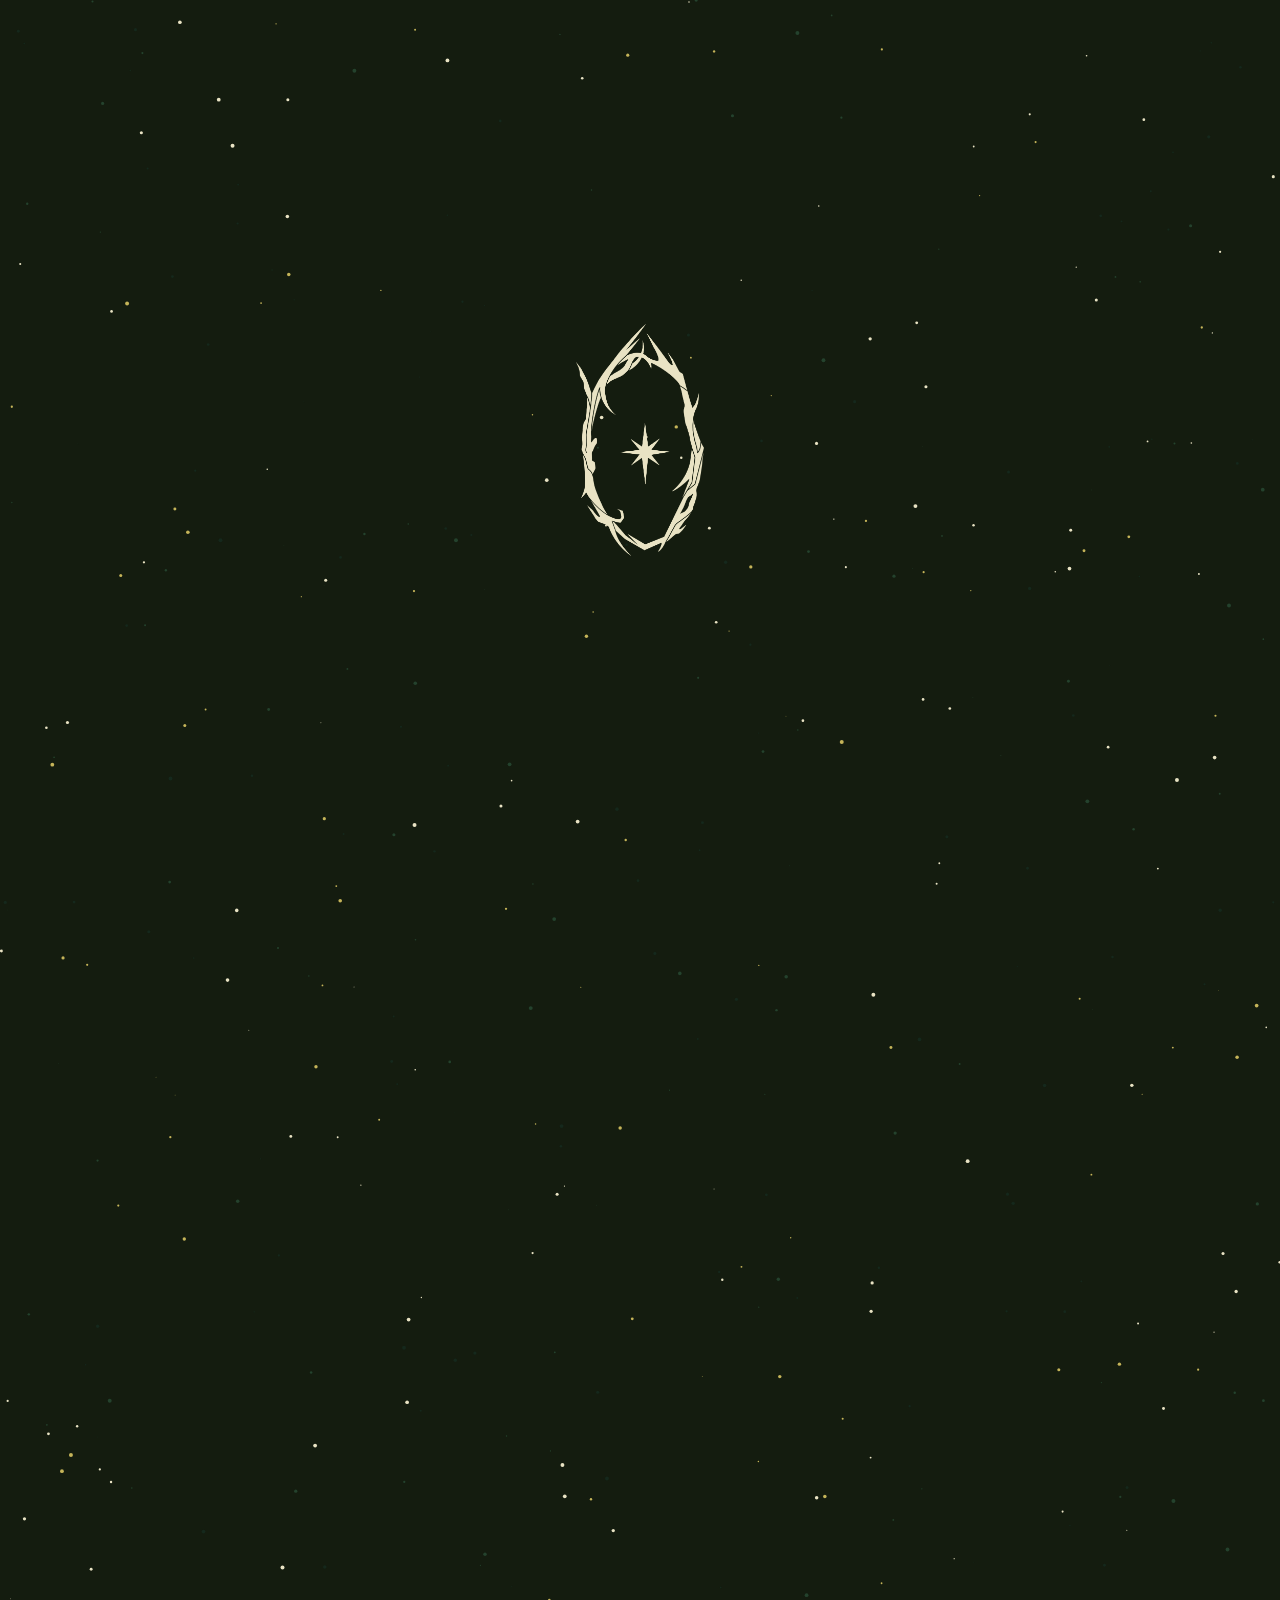
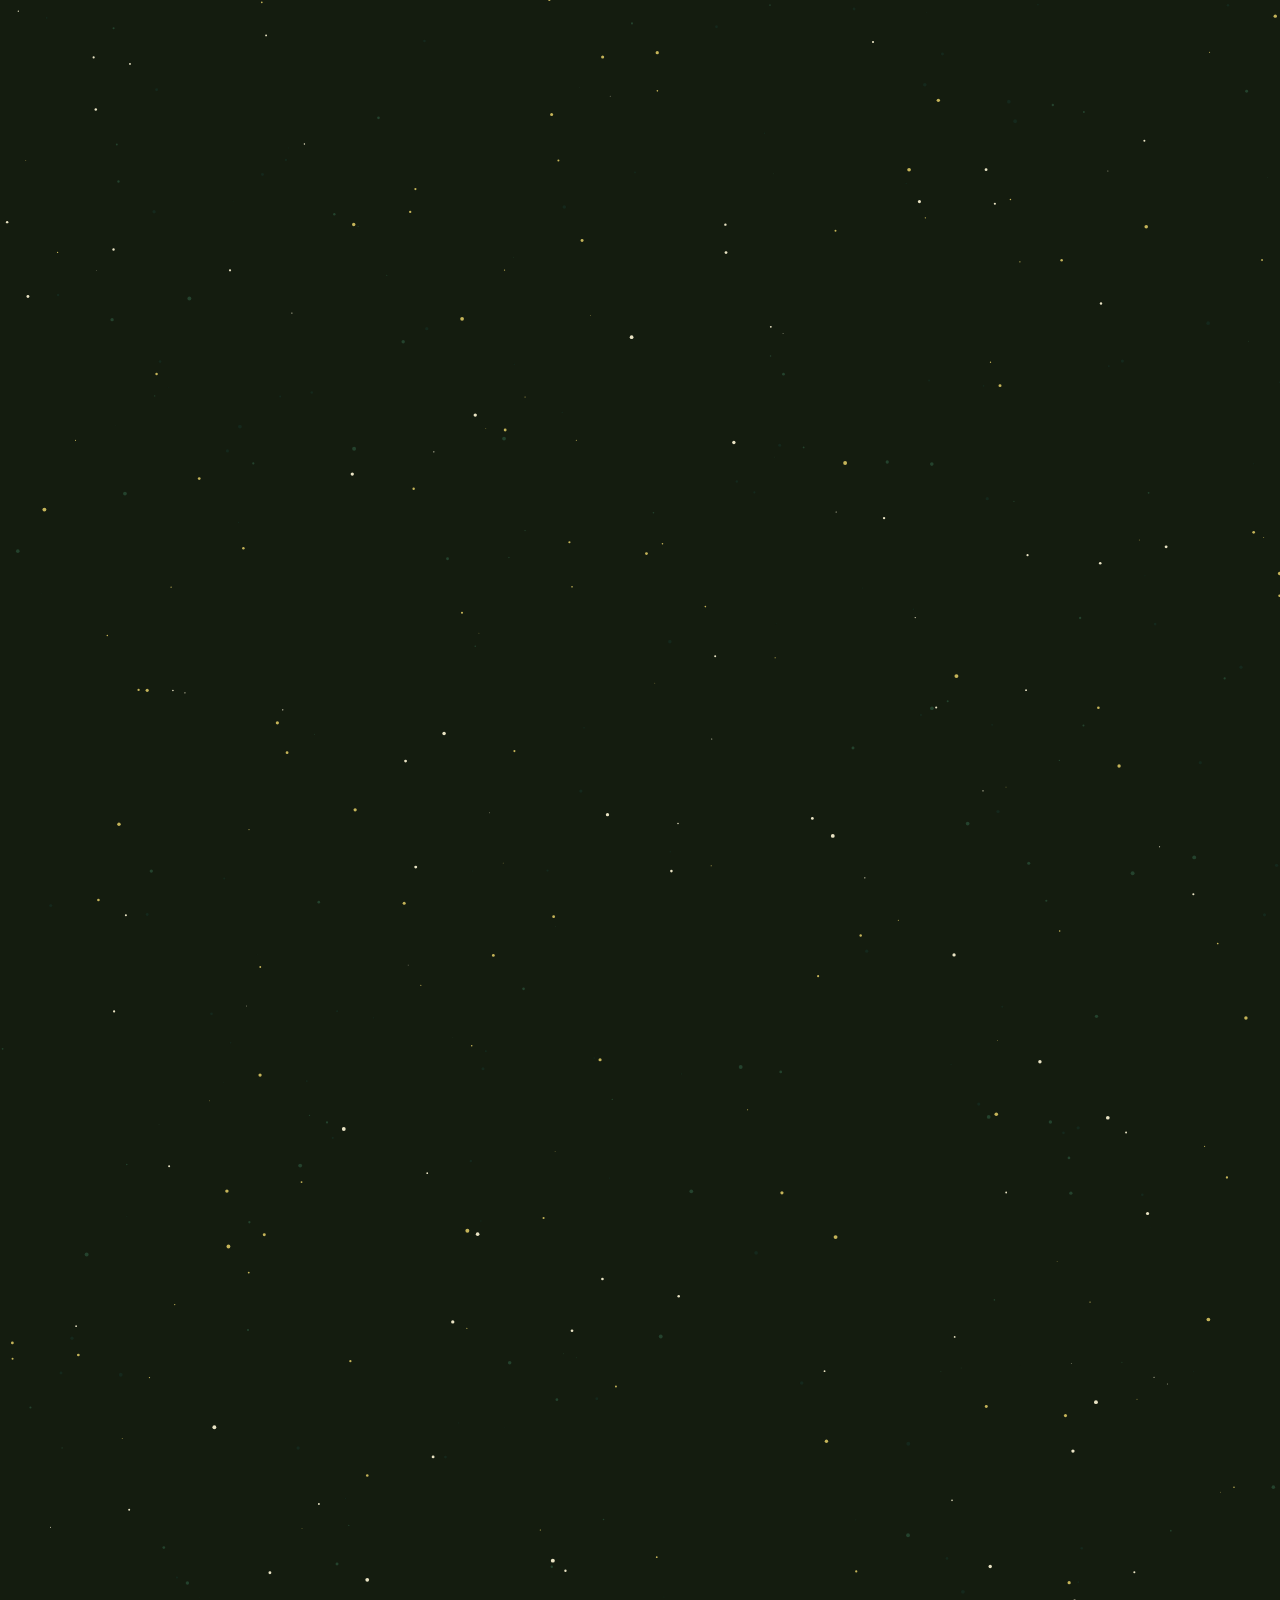
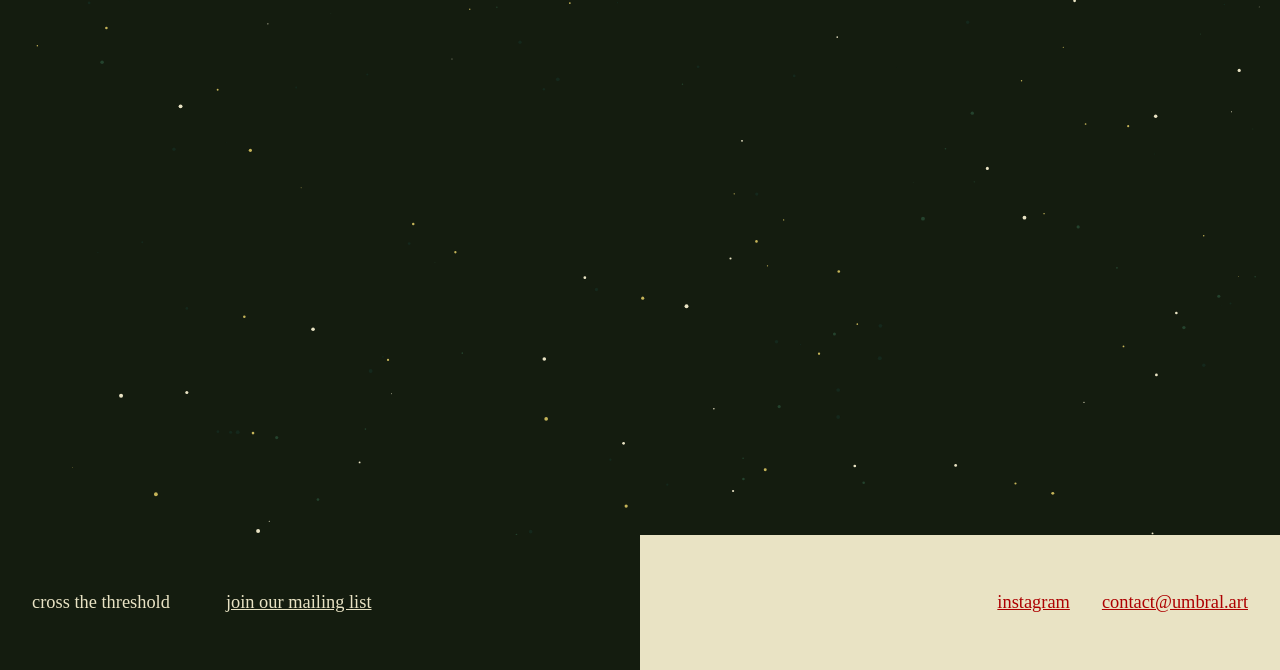
==== index.html @ 58c67a17 "small contact update" ====
<!doctype html>
<html lang="en">
  <head>
    <meta charset="UTF-8" />
    <meta name="viewport" content="width=device-width, initial-scale=1.0" />
    <meta name="description" content="Cross the threshold." />
    <meta name="robots" content="index, follow" />
    <link rel="canonical" href="https://umbral.art/" />
    <title>UMBRAL</title>
    <link rel="icon" href="assets/favicon/favicon-32x32.png" />
    <link rel="apple-touch-icon" href="assets/favicon/apple-touch-icon.png" />
    <link rel="manifest" href="assets/favicon/site.webmanifest" />
    <meta name="theme-color" content="#141c0f" />
    <meta property="og:type" content="website" />
    <meta property="og:url" content="https://umbral.art/" />
    <meta property="og:site_name" content="UMBRAL" />
    <meta property="og:title" content="UMBRAL" />
    <meta property="og:description" content="Cross the threshold." />
    <meta
      property="og:image"
      content="https://umbral.art/assets/background/green-less.jpg"
    />
    <meta name="twitter:card" content="summary_large_image" />
    <meta name="twitter:title" content="UMBRAL" />
    <meta name="twitter:description" content="Cross the threshold." />
    <meta
      name="twitter:image"
      content="https://umbral.art/assets/background/green-less.jpg"
    />
    <script type="application/ld+json">
      {
        "@context": "https://schema.org",
        "@type": "Organization",
        "name": "UMBRAL",
        "url": "https://umbral.art/",
        "description": "UMBRAL is a point of transition: a gathering place for immersive events, art, and the unknown.",
        "sameAs": ["https://www.instagram.com/umbral.ams/"]
      }
    </script>
    <link rel="stylesheet" href="css/style.css" />
  </head>
  <body>
    <main>
      <canvas class="stars" aria-hidden="true"></canvas>
      <section class="hero" id="home">
        <div class="hero-content">
          <h1 class="visually-hidden">UMBRAL</h1>
          <button class="logo" aria-label="Reveal Umbral navigation">
            <img
              src="assets/logo/umbral-logo-white-cornerless-less.png"
              alt="UMBRAL"
            />
          </button>
          <!-- <nav aria-label="Main navigation">
            <a href="#about">about</a><a href="#events">events</a
            ><a href="#community">community</a><a href="#contact">contact</a>
          </nav> -->
        </div>
        <span id="reveal-cursor" aria-hidden="true">reveal</span>
      </section>

      <section class="about" id="about">
        <div>
          <p>
            Across cultures and time, the deep forest is a sacred threshold,
            whispering to the collective unconscious. It stands as a living
            portal into the vast, unknown wilderness of the human psyche,
            calling out to the adventurer in every soul.
          </p>
          <img class="ornament" src="assets/background/ornament-2.png" alt="" />
        </div>
      </section>

      <section class="film" aria-label="Umbral film">
        <video
          class="film-video is-active"
          autoplay
          muted
          playsinline
          preload="auto"
        >
          <source
            src="assets/video/full001_compressed-27.mp4"
            type="video/mp4"
          />
        </video>
        <video
          class="film-video"
          muted
          playsinline
          preload="auto"
          aria-hidden="true"
        >
          <source
            src="assets/video/full001_compressed-27.mp4"
            type="video/mp4"
          />
        </video>
        <div class="film-events" id="events">
          <p>next event</p>
          <p>UMBRAL <span class="event-x">x</span> TILLATEC</p>
          <p>september 13th</p>
        </div>
      </section>

      <section class="community-contact">
        <div class="community" id="community">
          <p>cross the threshold</p>
          <a
            class="mailing"
            href="mailto:umbral@umbral.com?subject=Mailing%20list"
            >join our mailing list</a
          >
        </div>
        <div class="contact" id="contact">
          <a
            href="https://www.instagram.com/umbral.ams/"
            target="_blank"
            rel="noreferrer"
            >instagram</a
          >
          <p>
            <a href="mailto:contact@umbral.art">contact@umbral.art</a>
          </p>
        </div>
      </section>
    </main>
    <script src="js/main.js"></script>
  </body>
</html>
---- css/style.css ----
@import url("https://fonts.googleapis.com/css2?family=Castoro+Titling&display=swap");

:root {
  font-family: "Baskerville Old Face", Baskerville, serif;
  color: #e9e3c4;
  background: #141c0f;
}
* {
  box-sizing: border-box;
}
html {
  scroll-behavior: smooth;
}
body {
  margin: 0;
  background: #141c0f;
}
a {
  color: inherit;
}
main {
  position: relative;
  height: 430vh;
}
section {
  position: fixed;
  inset: 0;
  min-height: 100vh;
  opacity: 0;
  pointer-events: none;
}
section.is-visible {
  pointer-events: auto;
}
.hero {
  position: fixed;
  z-index: 1;
  overflow: hidden;
  opacity: 1;
}
.stars {
  position: absolute;
  top: 0;
  left: 0;
  width: 100%;
  pointer-events: none;
}
.hero-content {
  position: absolute;
  inset: 0;
  z-index: 1;
  display: grid;
  /* grid-template-rows: auto 1fr auto; */
  place-items: center;
  padding: 1rem 1rem;
  text-align: center;
  transform: translateY(-10px);
}
p {
  margin: 0;
  font-weight: normal;
}
.visually-hidden {
  position: absolute;
  width: 1px;
  height: 1px;
  padding: 0;
  margin: -1px;
  overflow: hidden;
  clip: rect(0, 0, 0, 0);
  white-space: nowrap;
  border: 0;
}
/*
h1 {
  opacity: 0;
  pointer-events: none;
  transform: translateY(12px);
  transition: 0.7s;
}
.hero nav {
  opacity: 0;
  pointer-events: none;
  transform: translateY(12px);
  transition: 1.5s;
}
h1 {
  font-family: "Castoro Titling", serif;
  font-size: clamp(3rem, 4vw, 7rem);
  letter-spacing: 1.5em;
  text-indent: 1.5em;
}
*/
.logo {
  align-self: center;
  border: 0;
  padding: 0;
  background: none;
  cursor: none;
}
.logo img {
  display: block;
  width: min(10vw, 390px);
}
/*
.hero nav {
  display: flex;
  gap: 15vw;
  font-size: clamp(1.25rem, 1.5vw, 1.35rem);
  color: #ad0000;
}
.hero nav a {
  text-decoration: none;
  letter-spacing: 2px;
}
.hero.revealed h1,
.hero.revealed nav {
  opacity: 1;
  pointer-events: auto;
  transform: none;
}
*/
#reveal-cursor {
  display: none;
  position: fixed;
  top: 0;
  left: 0;
  z-index: 2;
  color: #ad0000;
  pointer-events: none;
  font-size: 1.25rem;
}
.about {
  position: fixed;
  z-index: 1;
  overflow: hidden;
  display: grid;
  place-items: center;
  padding: 2rem;
  background: transparent;
  color: #000;
}
.about > div {
  position: relative;
  z-index: 1;
  max-width: 1000px;
  padding: clamp(1.5rem, 5vw, 4rem);
  text-align: center;
}
.about p {
  line-height: 1.85rem;
  font-size: clamp(1.25rem, 1.5vw, 1.3rem);
  color: #e9e3c4;
}
.about p.red {
  color: #ad0000;
}
.ornament {
  width: clamp(10rem, 14vw, 12rem);
  margin: 2rem auto;
}
.film {
  display: grid;
  position: fixed;
  height: 100vh;
  height: 100svh;
  isolation: isolate;
  overflow: hidden;
}
.film-video {
  display: block;
  grid-area: 1 / 1;
  width: 100%;
  height: 100%;
  object-fit: cover;
  object-position: center;
  /* filter: blur(1.5px); */
  mix-blend-mode: plus-lighter;
  transition: opacity 4s linear;
}
.film-video:not(.is-active) {
  opacity: 0;
}
.film-events {
  position: absolute;
  inset: 0;
  z-index: 1;
  display: grid;
  grid-template-rows: repeat(3, 1fr);
  justify-items: center;
  padding: 2rem;
  color: #e9e3c4;
  text-align: center;
  opacity: 0;
  transition: opacity 0.3s ease;
}
.film-events.is-visible {
  opacity: 1;
}
.film-events p:first-child {
  align-self: start;
  font-size: clamp(1.35rem, 1.8vw, 1.45rem);
}
.film-events p:nth-child(2) {
  align-self: center;
  font-family: "Castoro Titling", serif;
  text-shadow: 0 2px 12px #000;
  font-size: clamp(1.5rem, 2vw, 2rem);
}
.event-x {
  font-family: "Baskerville Old Face", Baskerville, serif;
}
.film-events p:last-child {
  align-self: end;
  font-size: clamp(1.35rem, 1.8vw, 1.45rem);
}
.community-contact {
  position: absolute;
  inset: auto 0 0;
  z-index: 2;
  display: grid;
  grid-template-columns: repeat(2, 1fr);
  min-height: 15vh;
  min-height: 15svh;
  opacity: 1;
  pointer-events: auto;
}
.community {
  display: grid;
  grid-template-columns: repeat(2, max-content);
  align-content: center;
  justify-content: start;
  align-items: center;
  gap: 2rem;
  padding: 2rem;
  background: #141c0f;
  color: #e9e3c4;
  text-align: center;
  font-size: 1.15rem;
  transition:
    background-color 0.4s,
    color 0.4s;
}
.community-contact:hover .community {
  background: #e9e3c4;
  color: #141c0f;
}
.mailing {
  justify-self: center;
  padding: 0.5rem 1.5rem;
}
.contact {
  display: grid;
  grid-template-columns: repeat(2, max-content);
  align-content: center;
  justify-content: end;
  align-items: center;
  gap: 2rem;
  padding: 2rem;
  background: #e9e3c4;
  color: #ad0000;
  text-align: center;
  font-size: 1.15rem;
  transition:
    background-color 0.4s,
    color 0.4s;
}
.community-contact:hover .contact {
  background: #141c0f;
  color: #ad0000;
}
@media (max-width: 500px) {
  .logo {
    cursor: pointer;
  }
  .logo img {
    width: min(38vw, 220px);
  }
  #reveal-cursor {
    display: none !important;
  }
  .hero-content {
    padding: 3rem 1rem;
  }
  /*
  .hero h1 {
    font-size: 2rem;
    letter-spacing: 0.5em;
    text-indent: 0.5em;
  }
  .logo img {
    width: min(30vw, 220px);
  }
  .hero nav {
    display: grid;
    grid-template-columns: repeat(2, max-content);
    gap: 3rem 4rem;
    justify-content: center;
  }
  */
  .community-contact {
    grid-template-columns: 1fr;
    grid-template-rows: repeat(2, 1fr);
    min-height: 40vh;
    min-height: 40svh;
  }
  .community,
  .contact {
    grid-template-columns: 1fr;
    place-content: center;
  }
  .contact p {
    overflow-wrap: anywhere;
  }
}
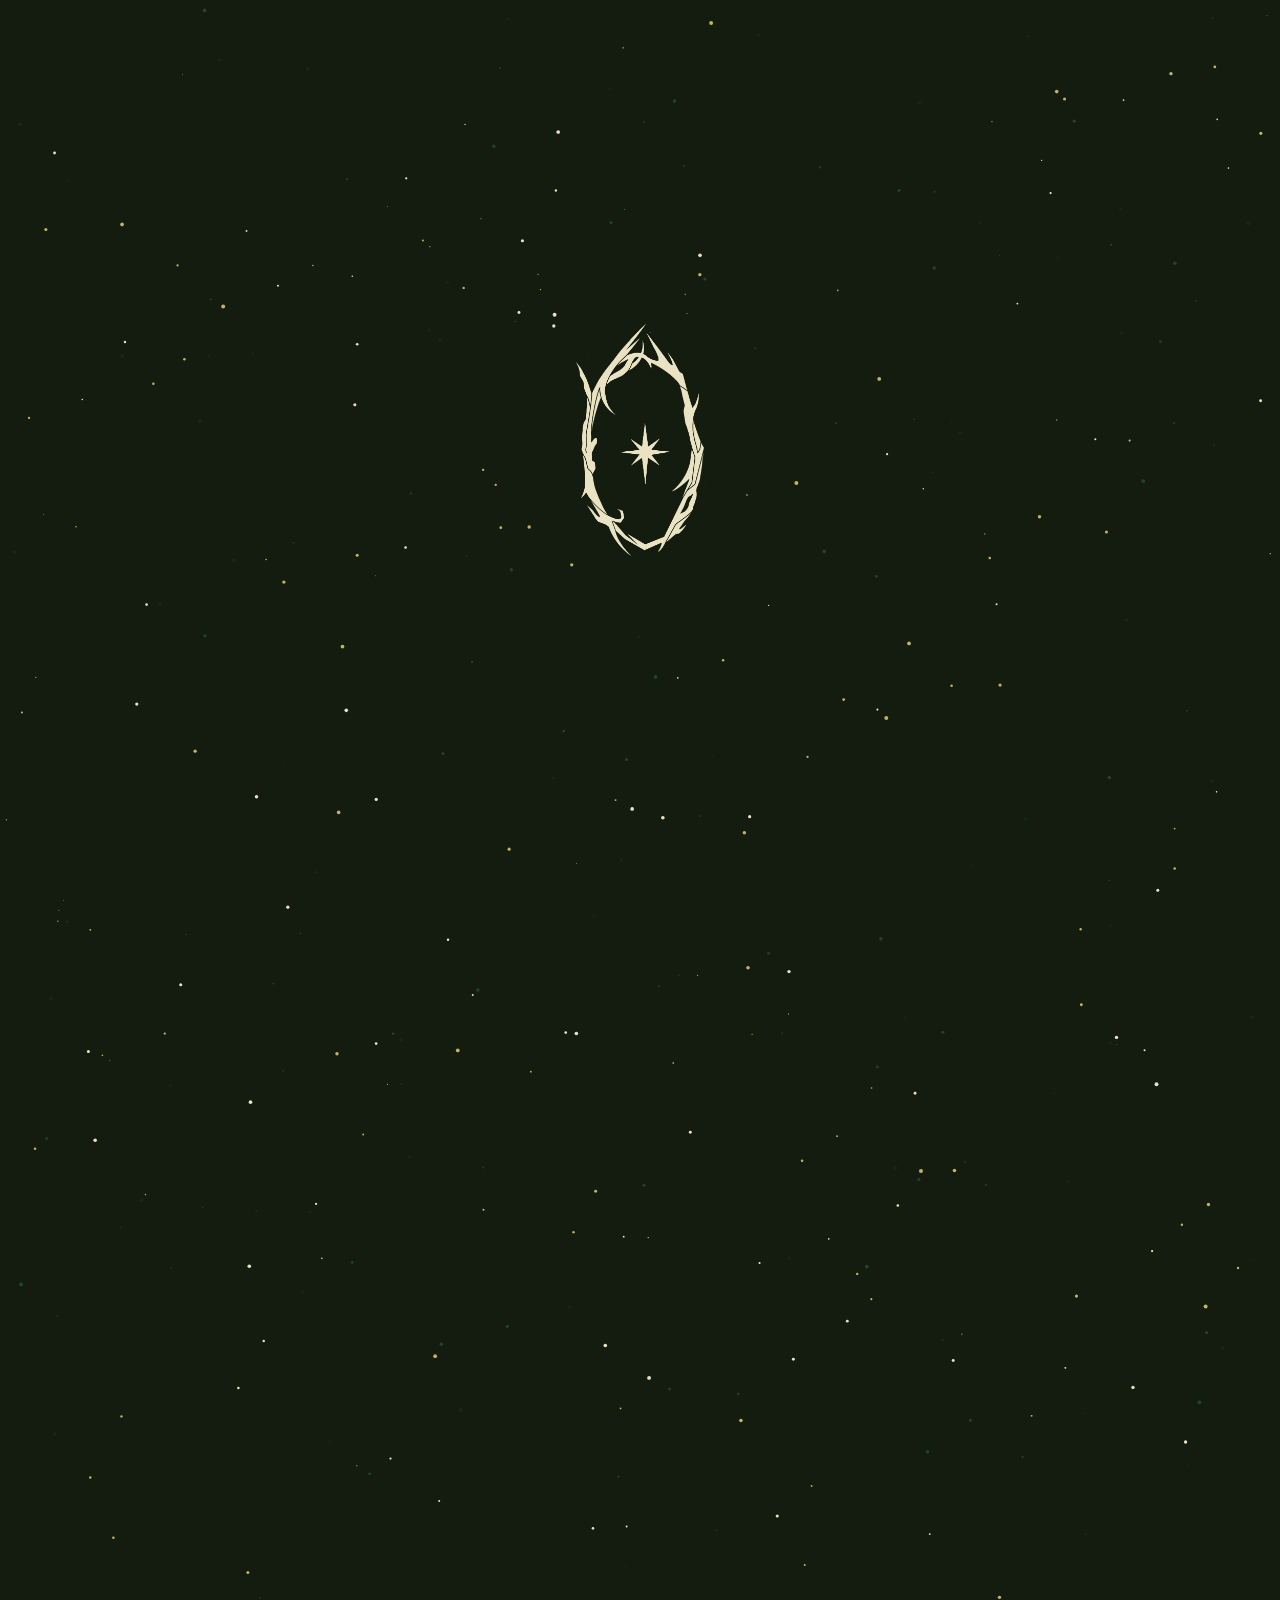
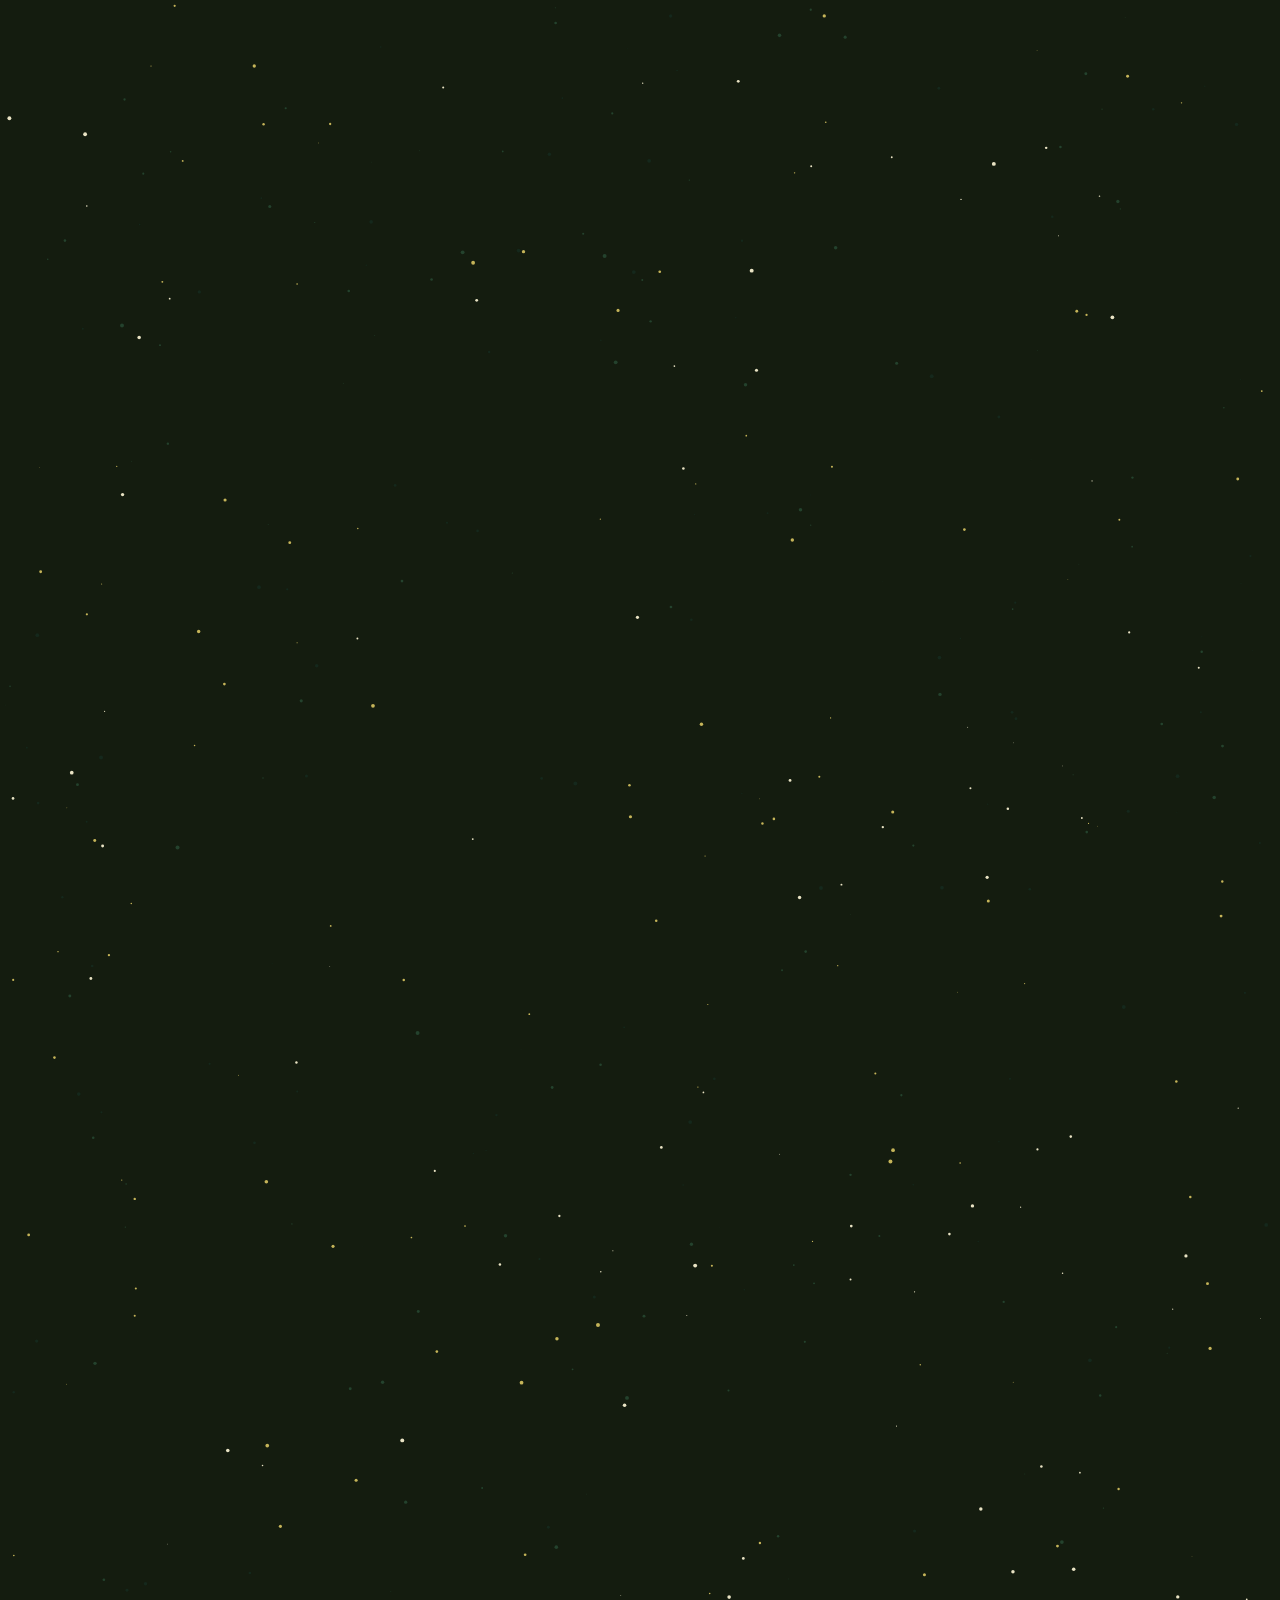
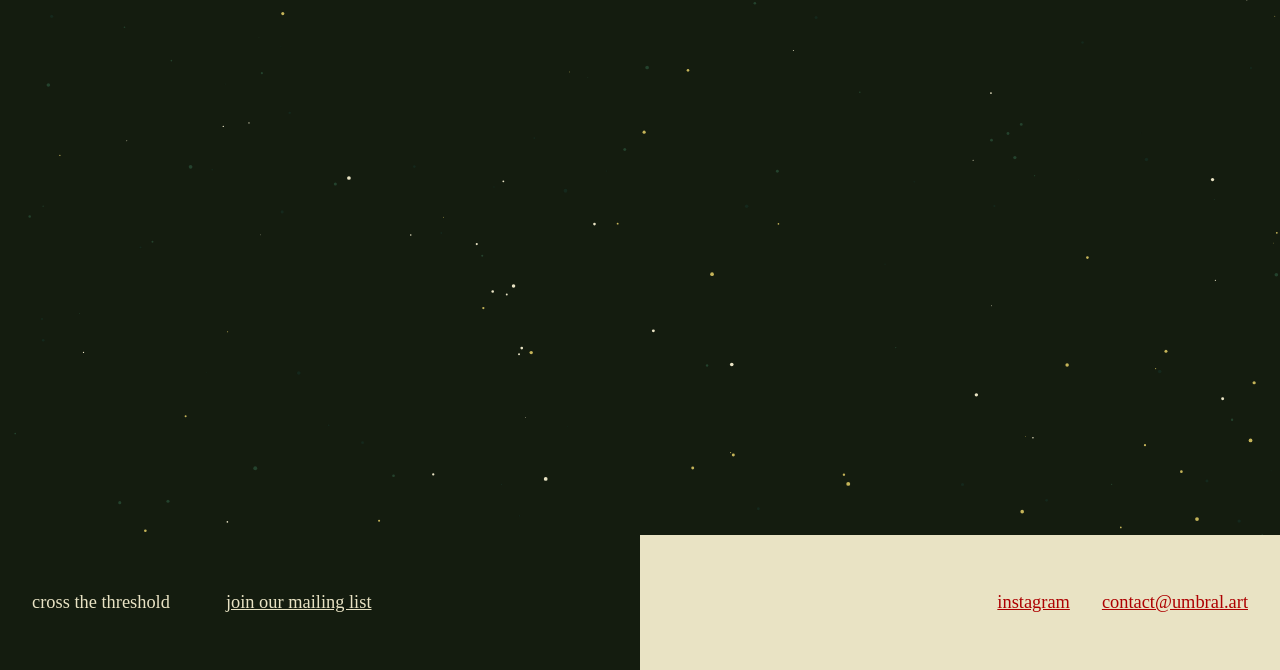
==== commit 889aee38: "add mailing list" ====
--- a/index.html
+++ b/index.html
@@ -106,11 +106,7 @@
       <section class="community-contact">
         <div class="community" id="community">
           <p>cross the threshold</p>
-          <a
-            class="mailing"
-            href="mailto:umbral@umbral.com?subject=Mailing%20list"
-            >join our mailing list</a
-          >
+          <button class="mailing" type="button">join our mailing list</button>
         </div>
         <div class="contact" id="contact">
           <a
@@ -125,6 +121,19 @@
         </div>
       </section>
     </main>
+    <dialog class="mailing-dialog" aria-labelledby="mailing-dialog-title">
+      <div class="mailing-dialog-header">
+        <p id="mailing-dialog-title">join our mailing list</p>
+        <button
+          class="mailing-dialog-close"
+          type="button"
+          aria-label="Close mailing list form"
+        >
+          &times;
+        </button>
+      </div>
+      <div class="mailing-embed"></div>
+    </dialog>
     <script src="js/main.js"></script>
   </body>
 </html>
--- a/css/style.css
+++ b/css/style.css
@@ -247,7 +247,46 @@
 }
 .mailing {
   justify-self: center;
+  border: 0;
   padding: 0.5rem 1.5rem;
+  background: transparent;
+  color: inherit;
+  font: inherit;
+  text-decoration: underline;
+  cursor: pointer;
+}
+.mailing-dialog {
+  width: min(420px, calc(100% - 2rem));
+  border: 0;
+  padding: 1.5rem;
+  background: #e9e3c4;
+  color: #141c0f;
+}
+.mailing-dialog::backdrop {
+  background: rgb(0 0 0 / 70%);
+}
+.mailing-dialog-header {
+  display: flex;
+  align-items: center;
+  justify-content: space-between;
+  gap: 1rem;
+  margin-bottom: 1rem;
+  font-size: 1.15rem;
+}
+.mailing-dialog-close {
+  width: 2rem;
+  height: 2rem;
+  border: 0;
+  padding: 0;
+  background: transparent;
+  color: inherit;
+  font: inherit;
+  font-size: 1.75rem;
+  line-height: 1;
+  cursor: pointer;
+}
+.mailing-embed {
+  max-width: 100%;
 }
 .contact {
   display: grid;
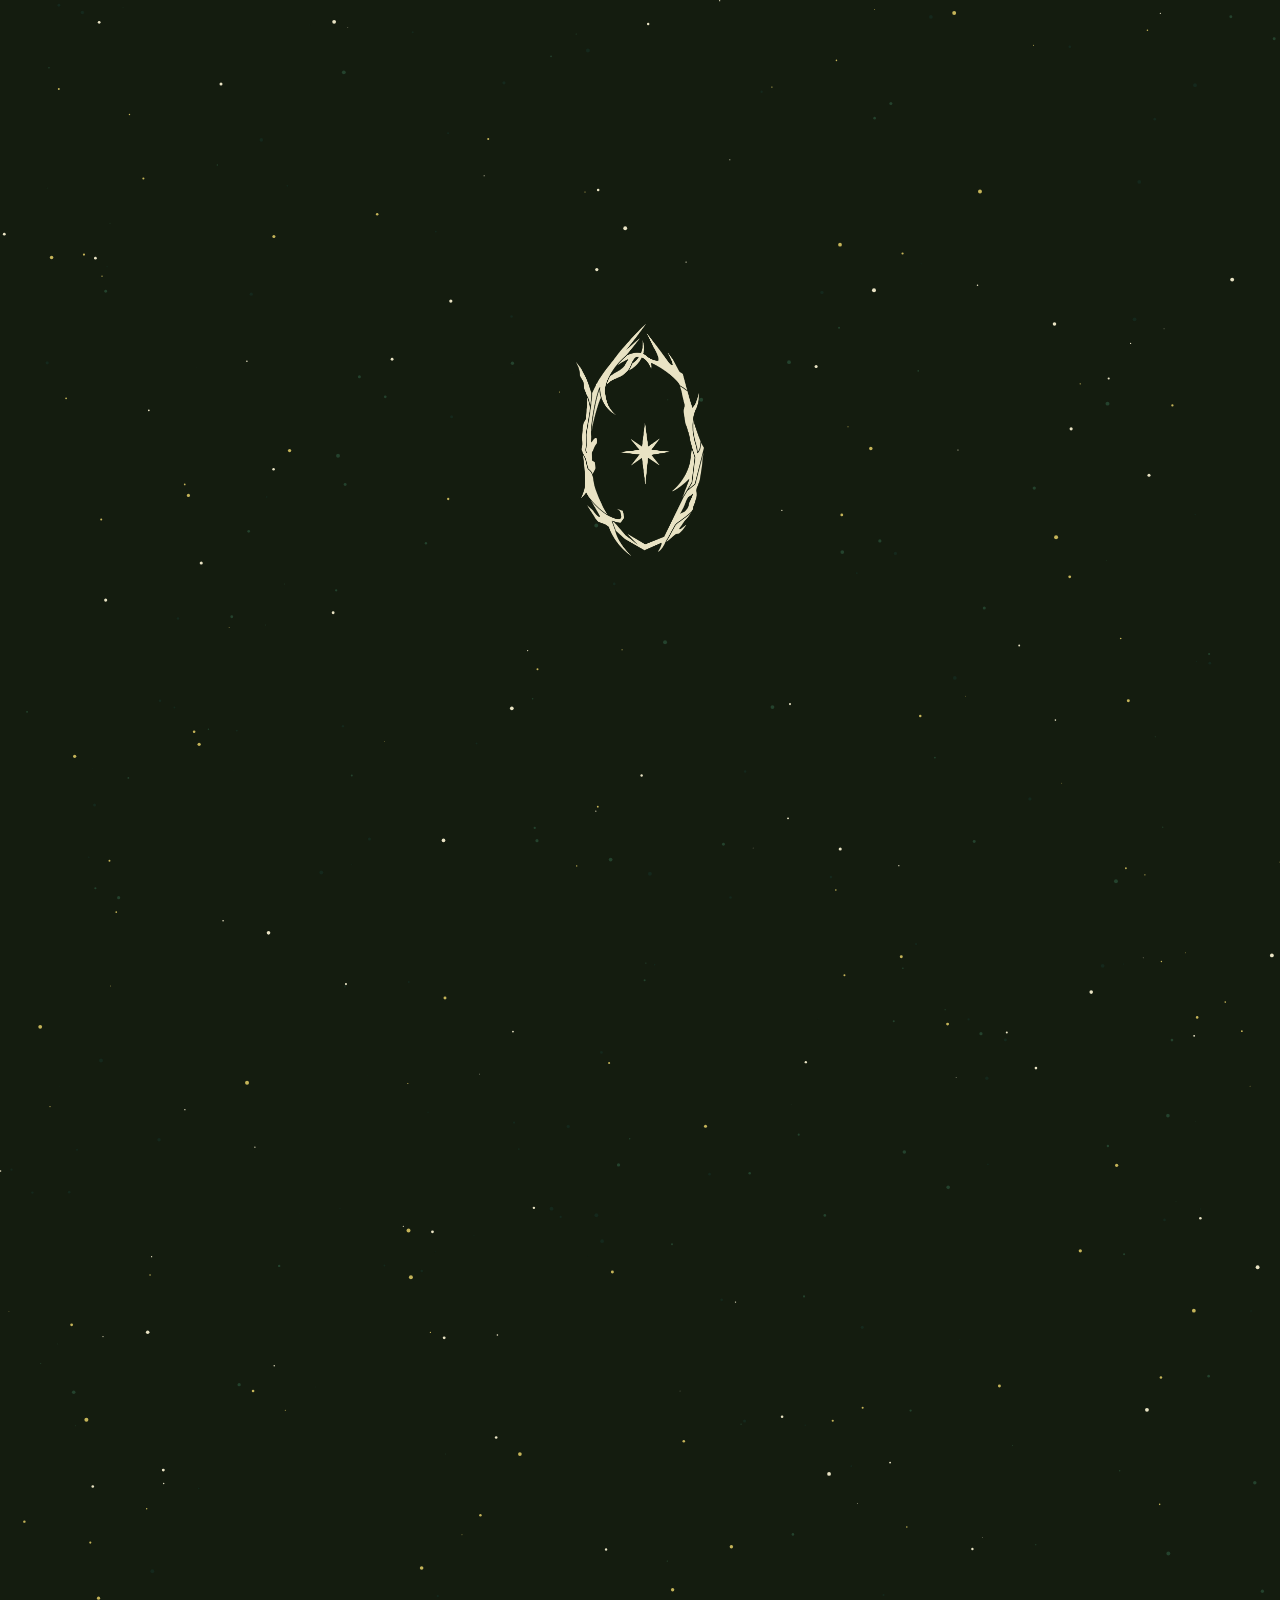
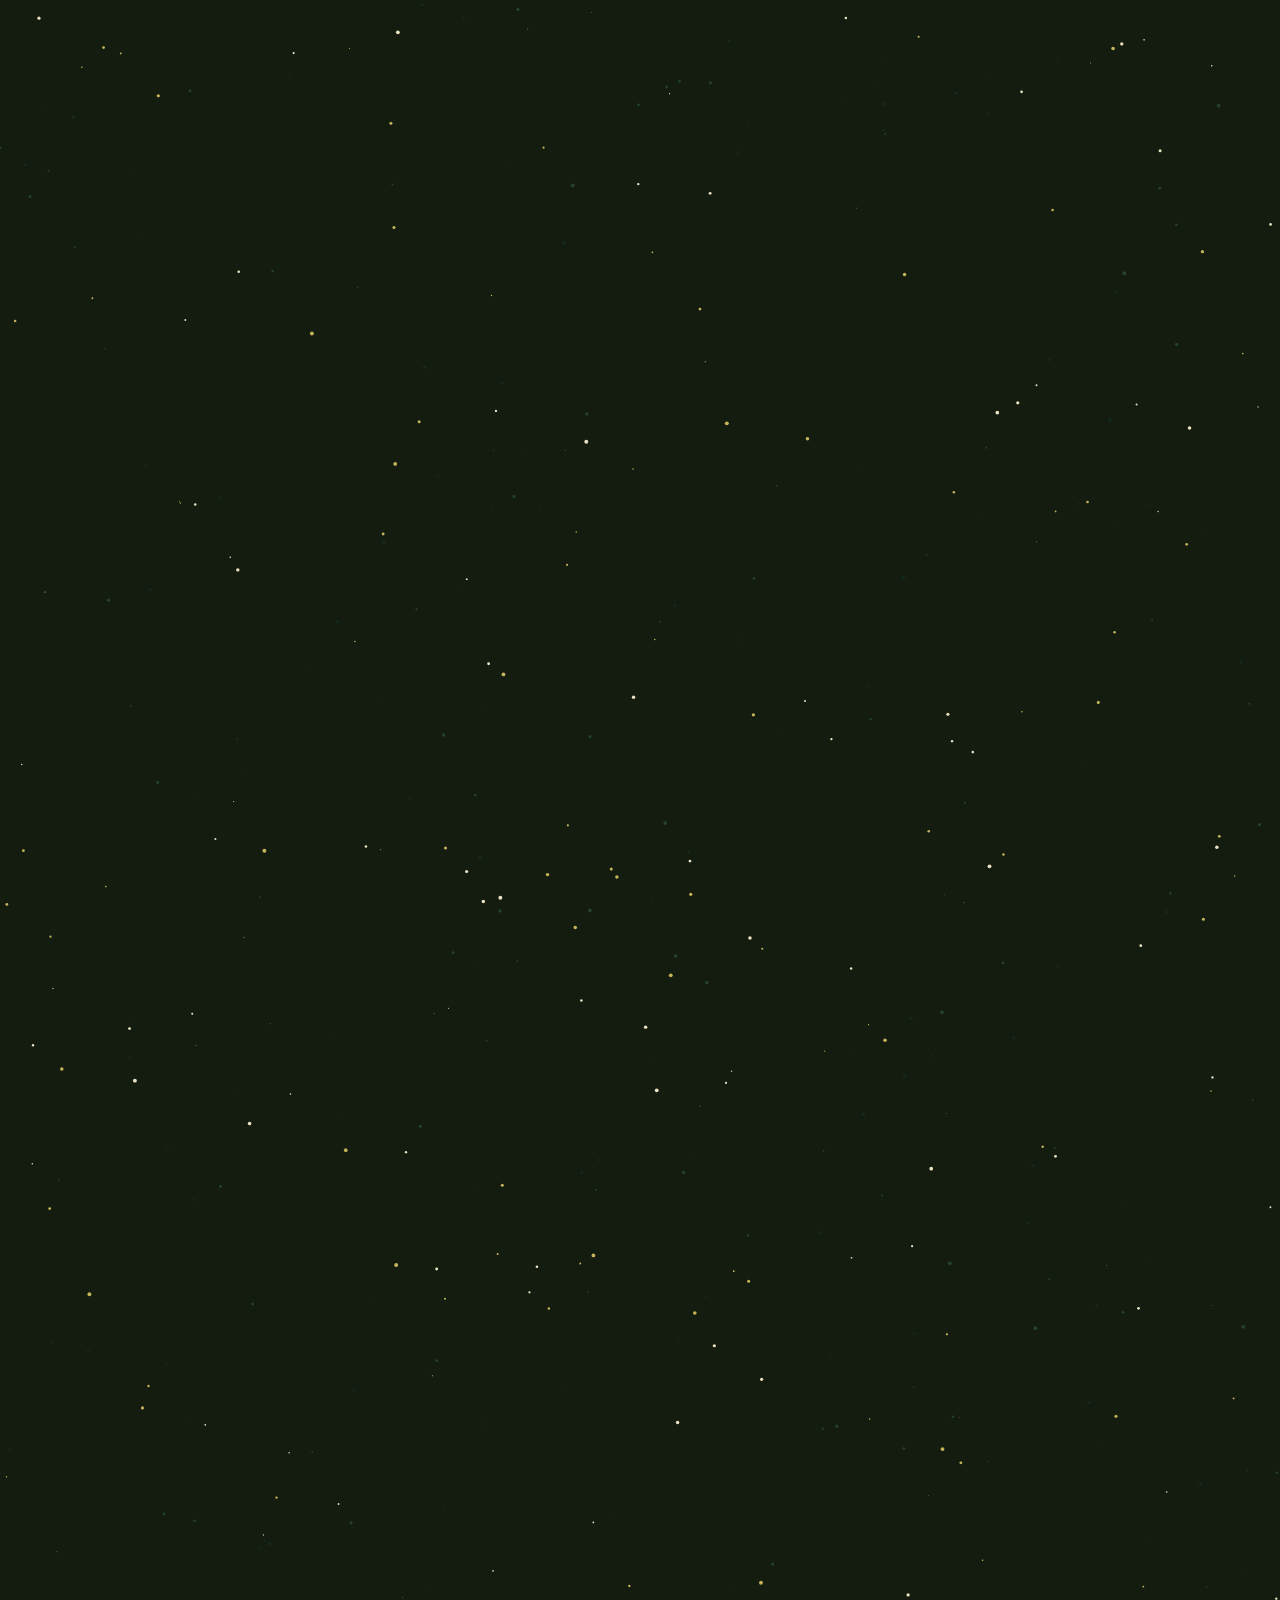
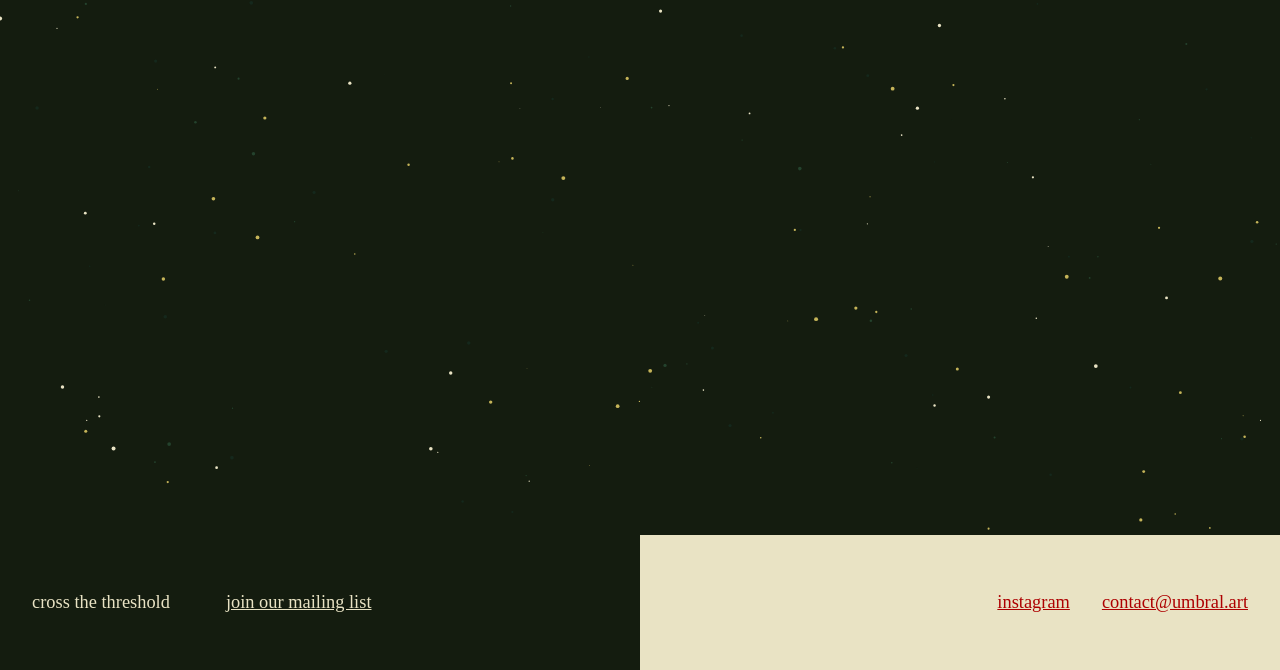
==== commit f8c70ad0: "mailing list update 2" ====
--- a/index.html
+++ b/index.html
@@ -121,19 +121,6 @@
         </div>
       </section>
     </main>
-    <dialog class="mailing-dialog" aria-labelledby="mailing-dialog-title">
-      <div class="mailing-dialog-header">
-        <p id="mailing-dialog-title">join our mailing list</p>
-        <button
-          class="mailing-dialog-close"
-          type="button"
-          aria-label="Close mailing list form"
-        >
-          &times;
-        </button>
-      </div>
-      <div class="mailing-embed"></div>
-    </dialog>
     <script src="js/main.js"></script>
   </body>
 </html>
--- a/css/style.css
+++ b/css/style.css
@@ -255,39 +255,6 @@
   text-decoration: underline;
   cursor: pointer;
 }
-.mailing-dialog {
-  width: min(420px, calc(100% - 2rem));
-  border: 0;
-  padding: 1.5rem;
-  background: #e9e3c4;
-  color: #141c0f;
-}
-.mailing-dialog::backdrop {
-  background: rgb(0 0 0 / 70%);
-}
-.mailing-dialog-header {
-  display: flex;
-  align-items: center;
-  justify-content: space-between;
-  gap: 1rem;
-  margin-bottom: 1rem;
-  font-size: 1.15rem;
-}
-.mailing-dialog-close {
-  width: 2rem;
-  height: 2rem;
-  border: 0;
-  padding: 0;
-  background: transparent;
-  color: inherit;
-  font: inherit;
-  font-size: 1.75rem;
-  line-height: 1;
-  cursor: pointer;
-}
-.mailing-embed {
-  max-width: 100%;
-}
 .contact {
   display: grid;
   grid-template-columns: repeat(2, max-content);
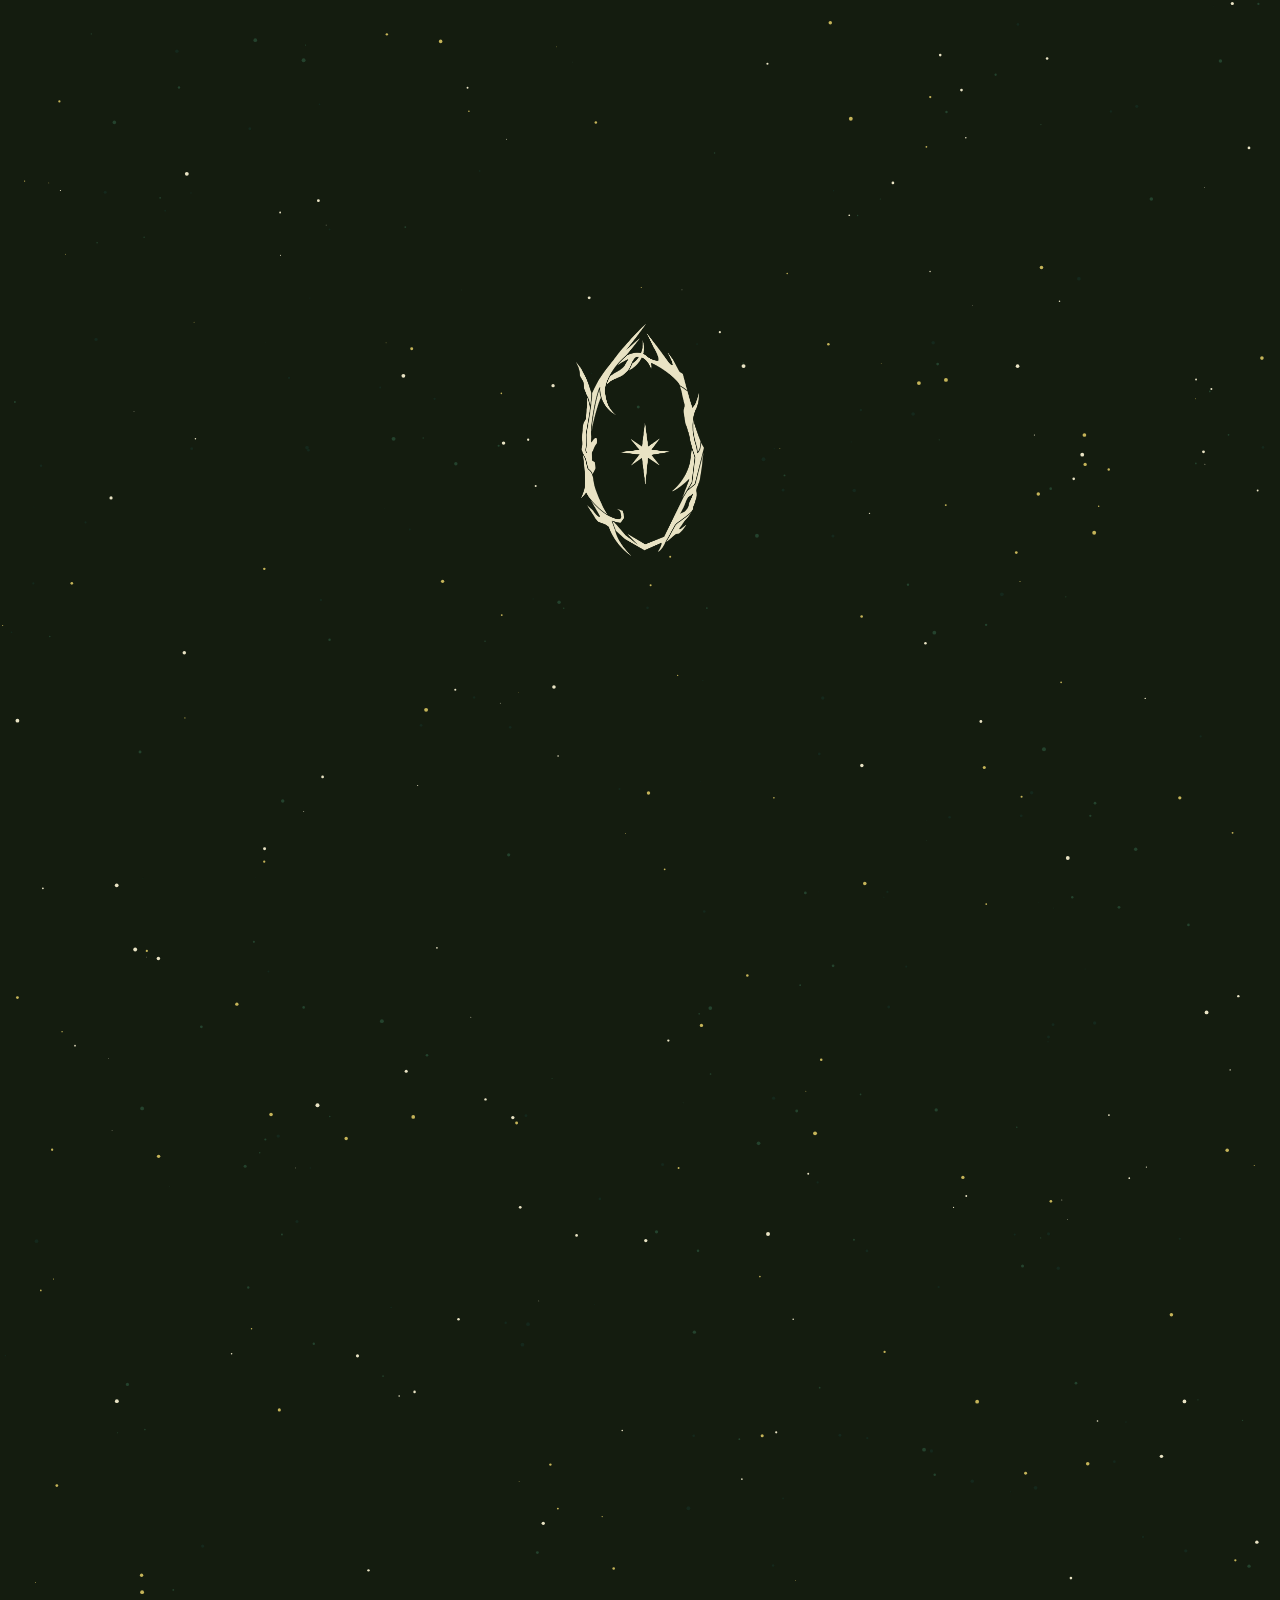
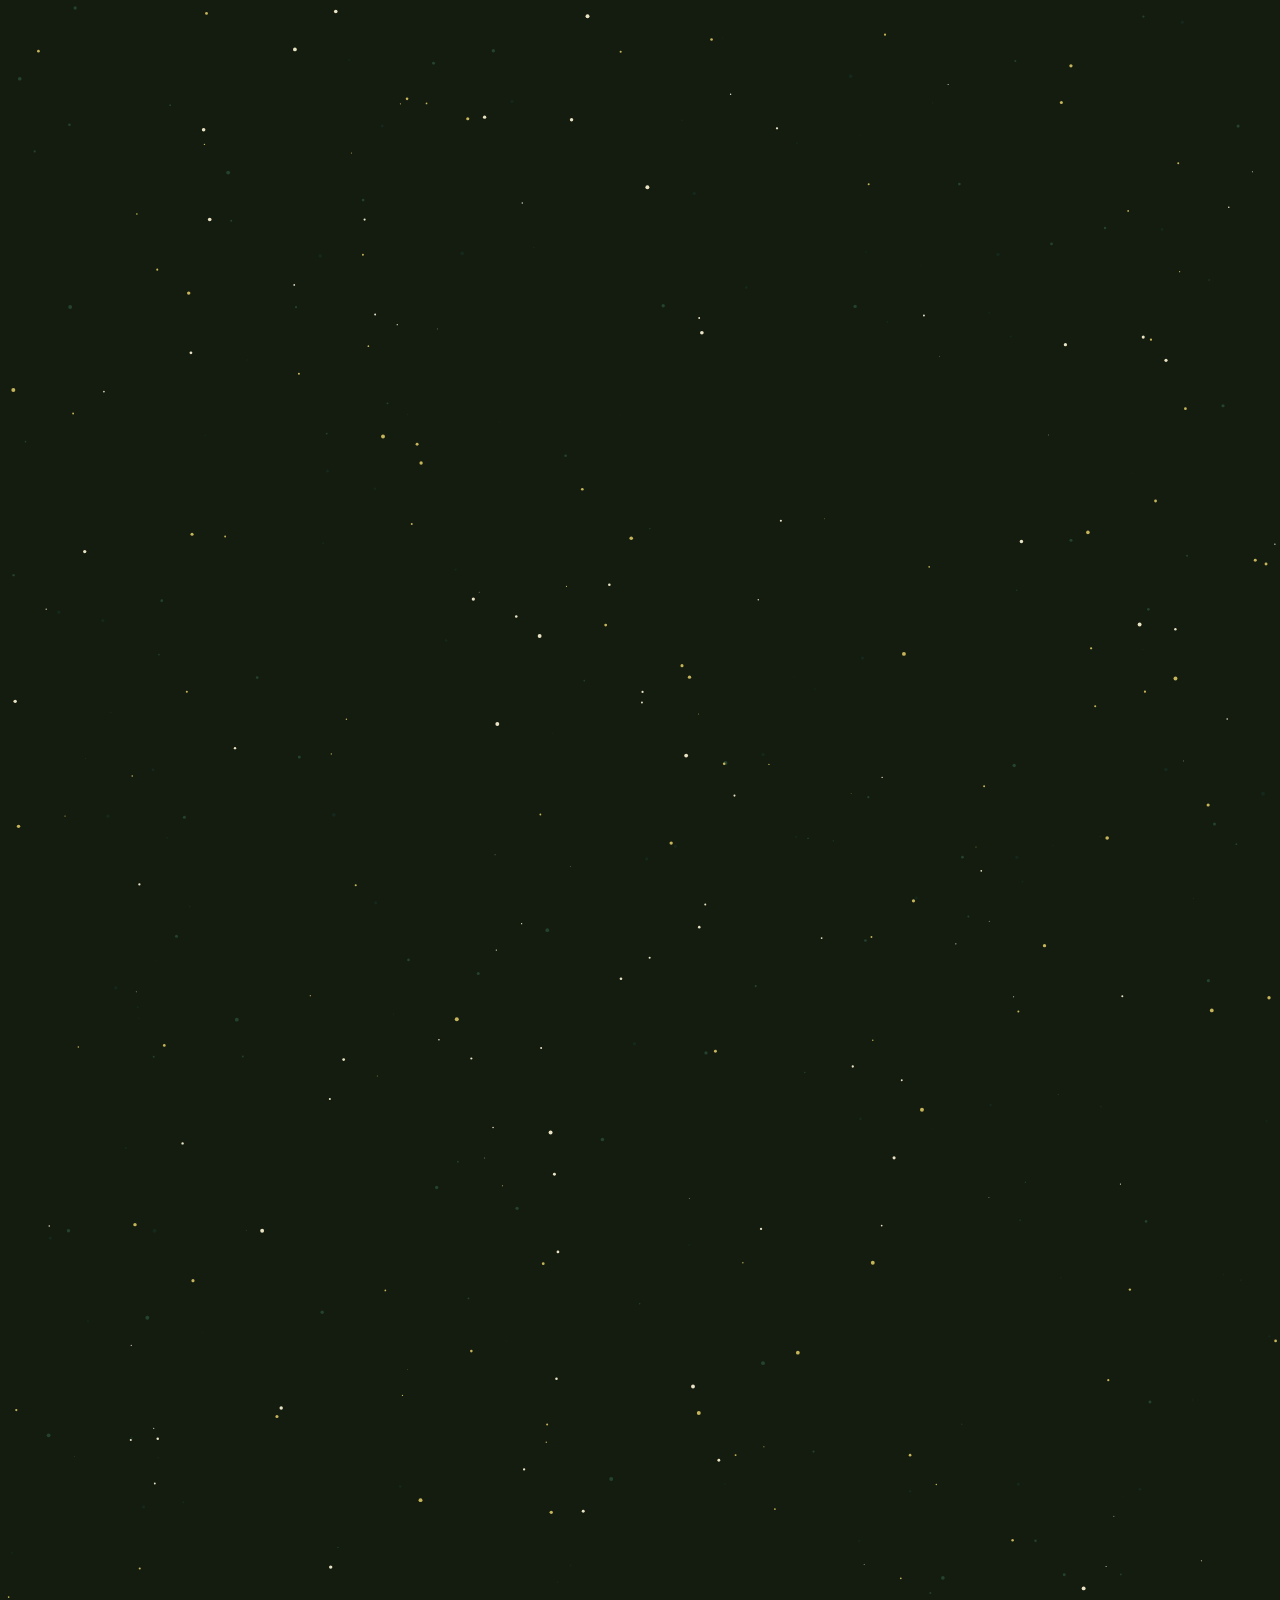
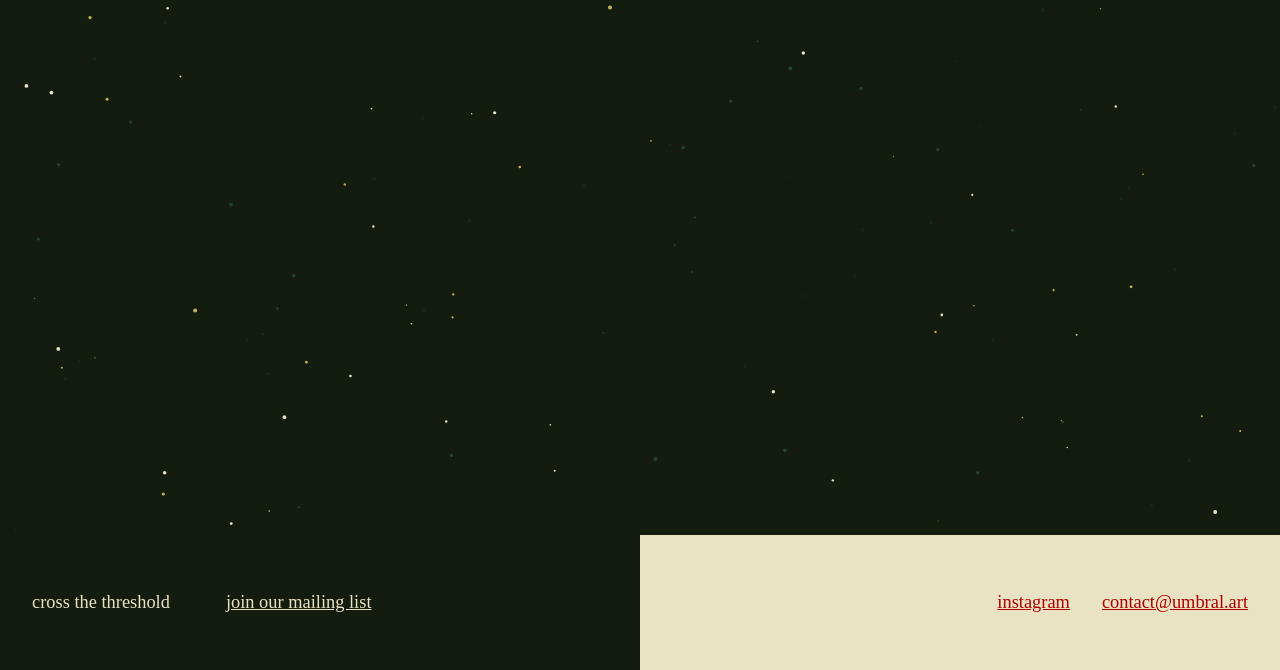
==== commit b64714bf: "mailing update 3" ====
--- a/index.html
+++ b/index.html
@@ -106,7 +106,9 @@
       <section class="community-contact">
         <div class="community" id="community">
           <p>cross the threshold</p>
-          <button class="mailing" type="button">join our mailing list</button>
+          <button class="mailing sendfox-open" type="button">
+            join our mailing list
+          </button>
         </div>
         <div class="contact" id="contact">
           <a
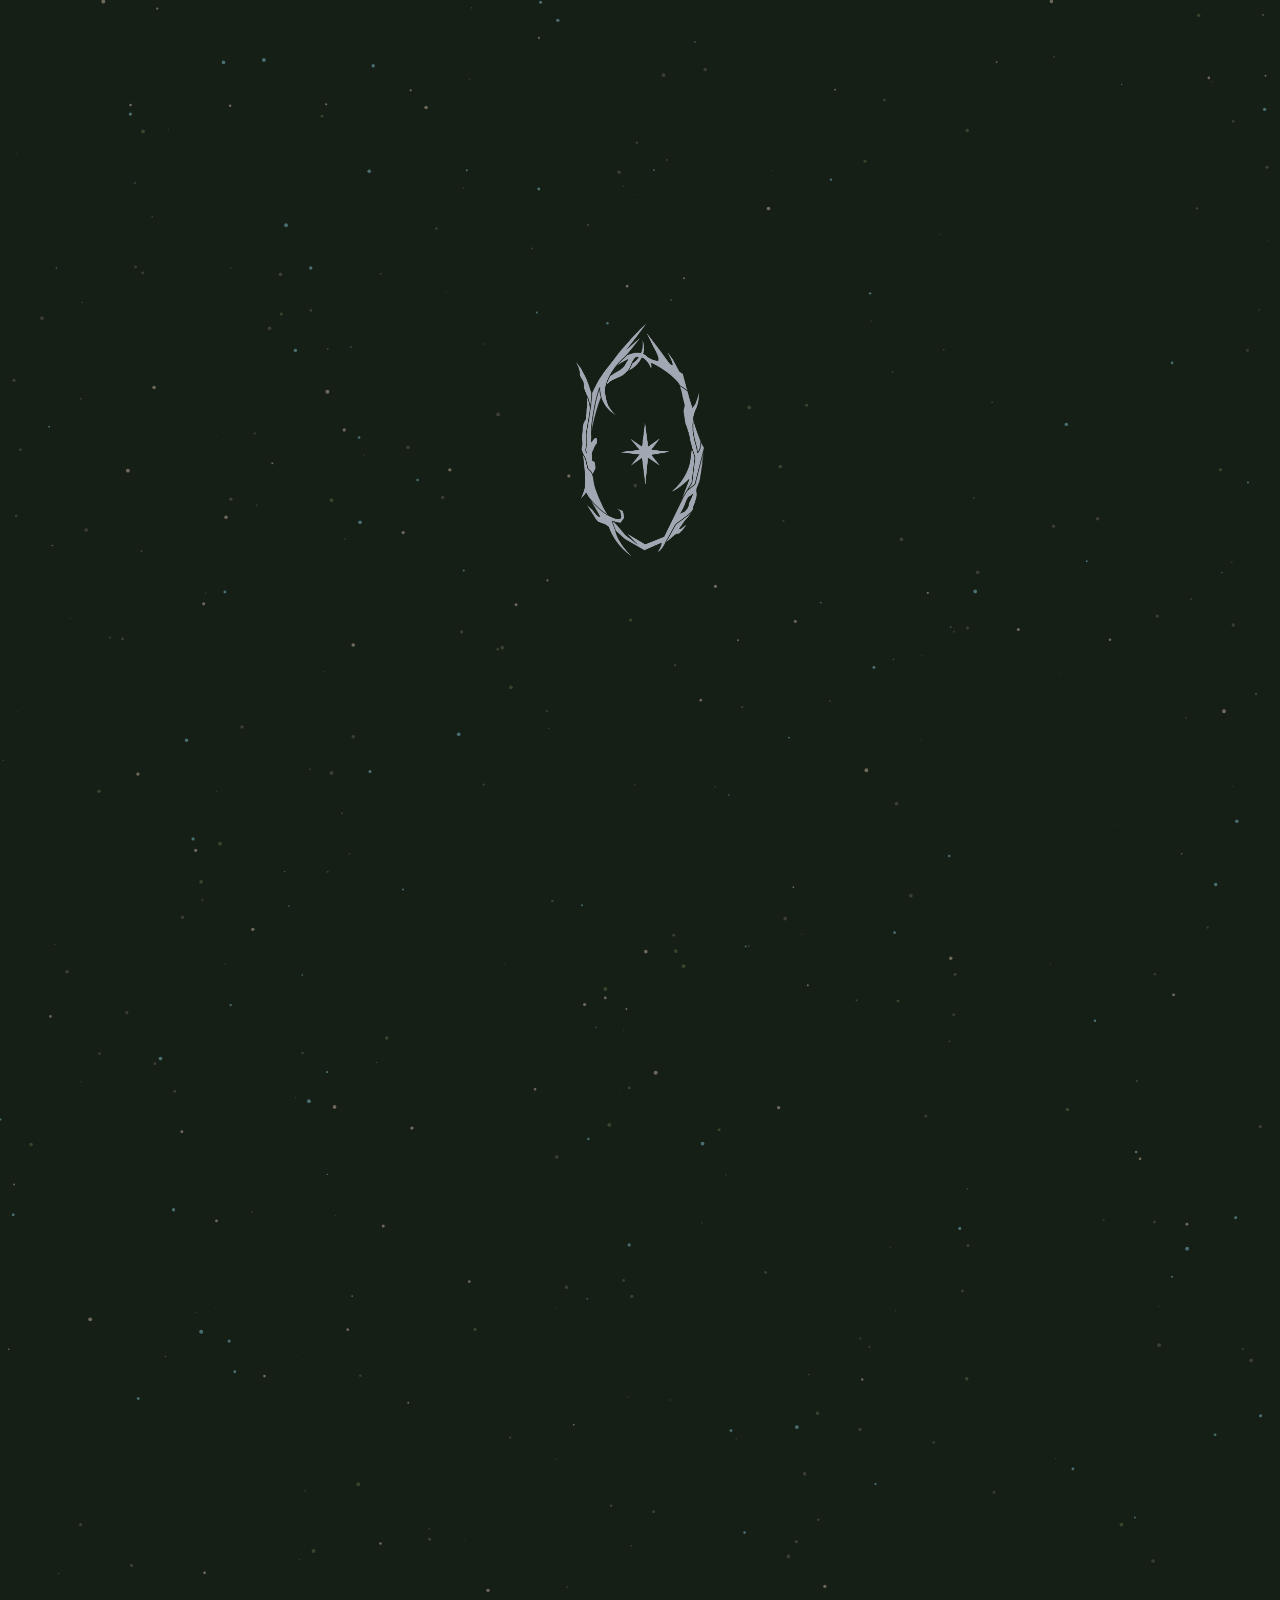
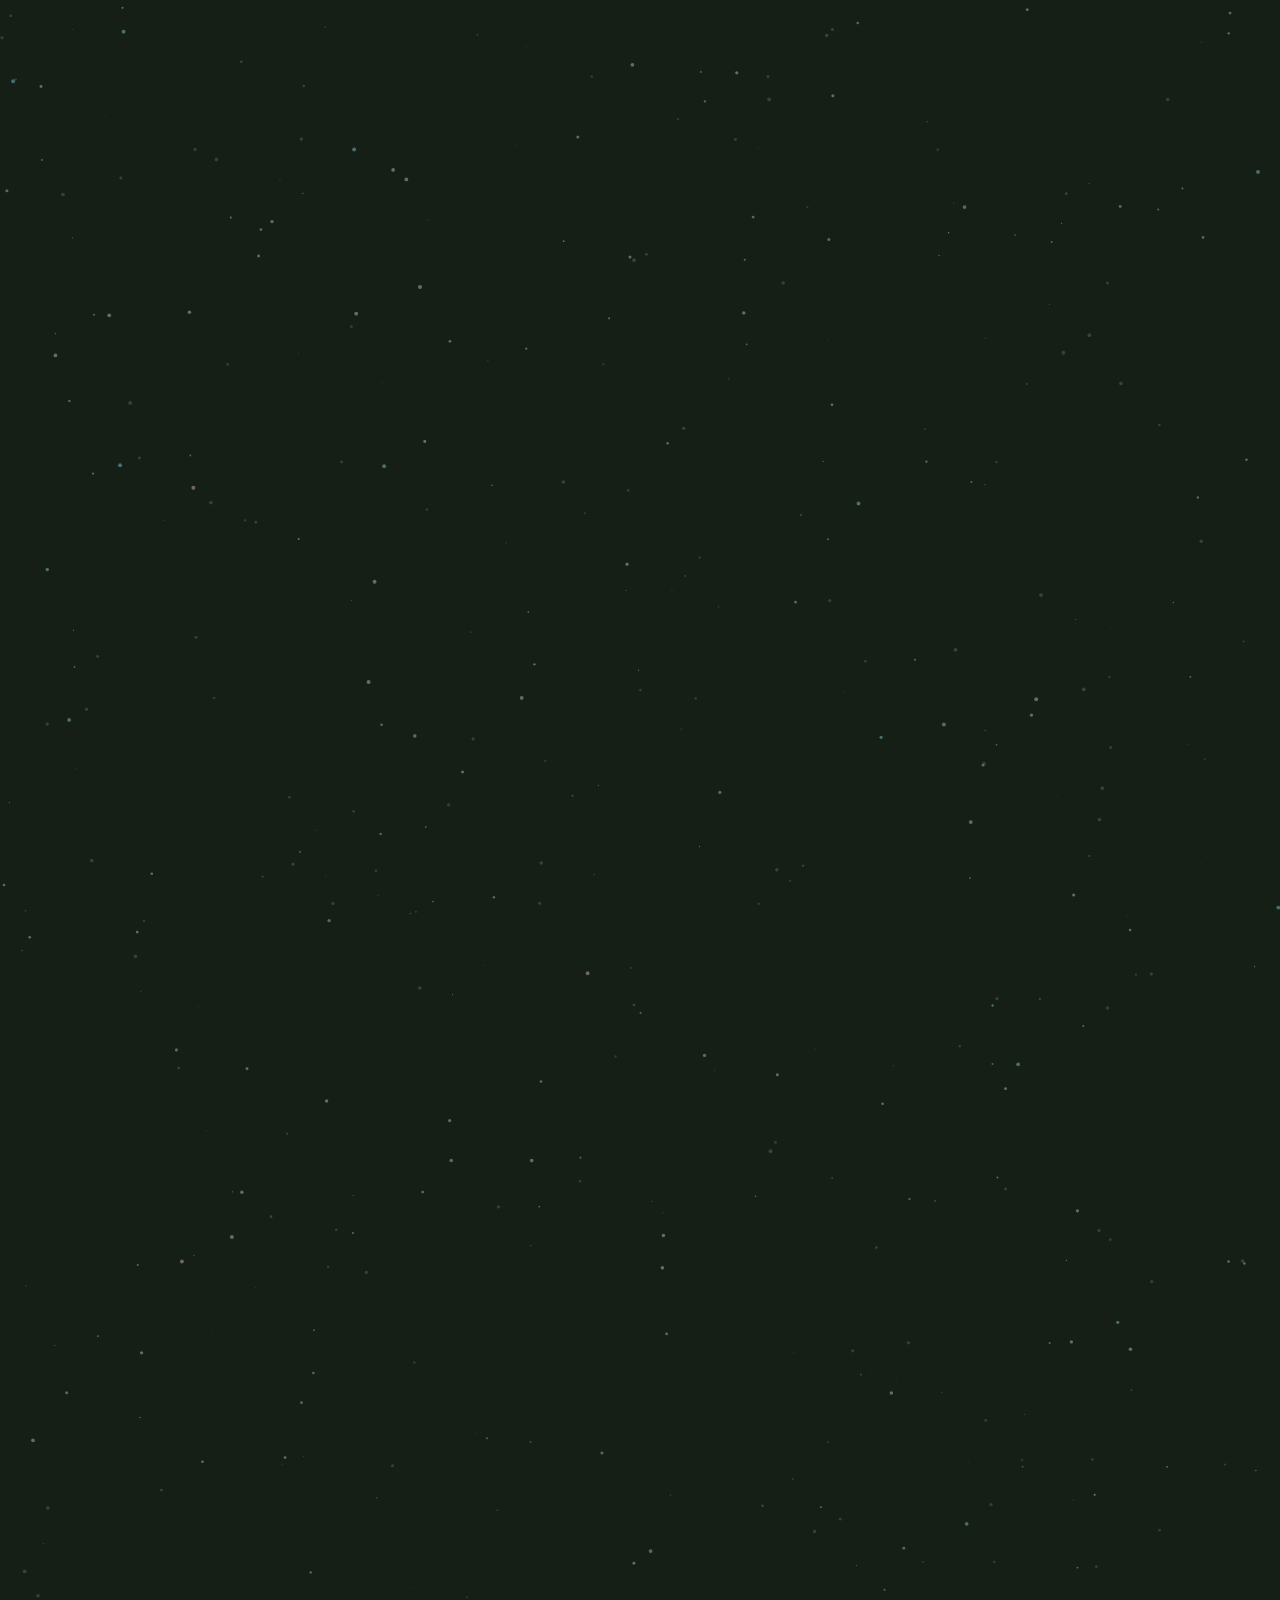
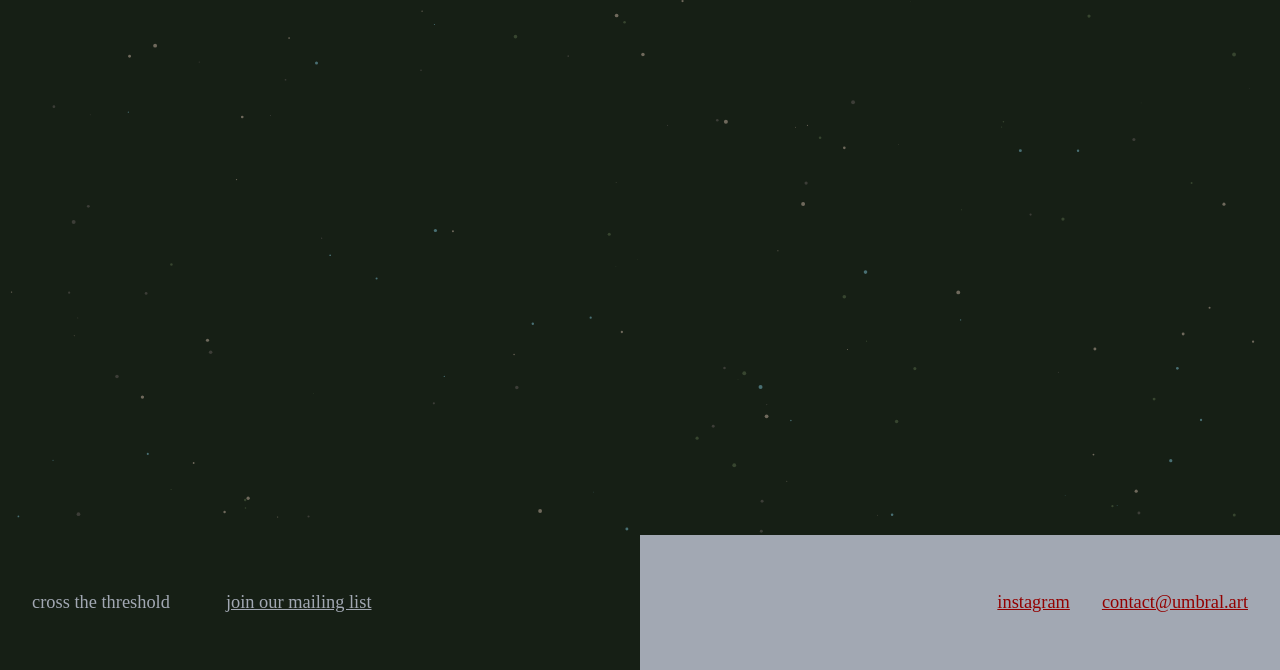
==== commit 21368d5e: "color change" ====
--- a/index.html
+++ b/index.html
@@ -10,7 +10,7 @@
     <link rel="icon" href="assets/favicon/favicon-32x32.png" />
     <link rel="apple-touch-icon" href="assets/favicon/apple-touch-icon.png" />
     <link rel="manifest" href="assets/favicon/site.webmanifest" />
-    <meta name="theme-color" content="#141c0f" />
+    <meta name="theme-color" content="#161F15" />
     <meta property="og:type" content="website" />
     <meta property="og:url" content="https://umbral.art/" />
     <meta property="og:site_name" content="UMBRAL" />
@@ -46,10 +46,7 @@
         <div class="hero-content">
           <h1 class="visually-hidden">UMBRAL</h1>
           <button class="logo" aria-label="Reveal Umbral navigation">
-            <img
-              src="assets/logo/umbral-logo-white-cornerless-less.png"
-              alt="UMBRAL"
-            />
+            <img src="assets/logo/umbral-logo-grey.png" alt="UMBRAL" />
           </button>
           <!-- <nav aria-label="Main navigation">
             <a href="#about">about</a><a href="#events">events</a
@@ -67,7 +64,7 @@
             portal into the vast, unknown wilderness of the human psyche,
             calling out to the adventurer in every soul.
           </p>
-          <img class="ornament" src="assets/background/ornament-2.png" alt="" />
+          <img class="ornament" src="assets/background/ornament-3.png" alt="" />
         </div>
       </section>
 
--- a/css/style.css
+++ b/css/style.css
@@ -2,8 +2,8 @@
 
 :root {
   font-family: "Baskerville Old Face", Baskerville, serif;
-  color: #e9e3c4;
-  background: #141c0f;
+  color: #a2a8b3;
+  background: #161f15;
 }
 * {
   box-sizing: border-box;
@@ -13,7 +13,7 @@
 }
 body {
   margin: 0;
-  background: #141c0f;
+  background: #161f15;
 }
 a {
   color: inherit;
@@ -107,7 +107,7 @@
   display: flex;
   gap: 15vw;
   font-size: clamp(1.25rem, 1.5vw, 1.35rem);
-  color: #ad0000;
+  color: #930000;
 }
 .hero nav a {
   text-decoration: none;
@@ -126,7 +126,7 @@
   top: 0;
   left: 0;
   z-index: 2;
-  color: #ad0000;
+  color: #930000;
   pointer-events: none;
   font-size: 1.25rem;
 }
@@ -150,10 +150,10 @@
 .about p {
   line-height: 1.85rem;
   font-size: clamp(1.25rem, 1.5vw, 1.3rem);
-  color: #e9e3c4;
+  color: #a2a8b3;
 }
 .about p.red {
-  color: #ad0000;
+  color: #930000;
 }
 .ornament {
   width: clamp(10rem, 14vw, 12rem);
@@ -189,7 +189,7 @@
   grid-template-rows: repeat(3, 1fr);
   justify-items: center;
   padding: 2rem;
-  color: #e9e3c4;
+  color: #a2a8b3;
   text-align: center;
   opacity: 0;
   transition: opacity 0.3s ease;
@@ -233,8 +233,8 @@
   align-items: center;
   gap: 2rem;
   padding: 2rem;
-  background: #141c0f;
-  color: #e9e3c4;
+  background: #161f15;
+  color: #a2a8b3;
   text-align: center;
   font-size: 1.15rem;
   transition:
@@ -242,8 +242,8 @@
     color 0.4s;
 }
 .community-contact:hover .community {
-  background: #e9e3c4;
-  color: #141c0f;
+  background: #a2a8b3;
+  color: #161f15;
 }
 .mailing {
   justify-self: center;
@@ -263,8 +263,8 @@
   align-items: center;
   gap: 2rem;
   padding: 2rem;
-  background: #e9e3c4;
-  color: #ad0000;
+  background: #a2a8b3;
+  color: #930000;
   text-align: center;
   font-size: 1.15rem;
   transition:
@@ -272,8 +272,8 @@
     color 0.4s;
 }
 .community-contact:hover .contact {
-  background: #141c0f;
-  color: #ad0000;
+  background: #161f15;
+  color: #930000;
 }
 @media (max-width: 500px) {
   .logo {
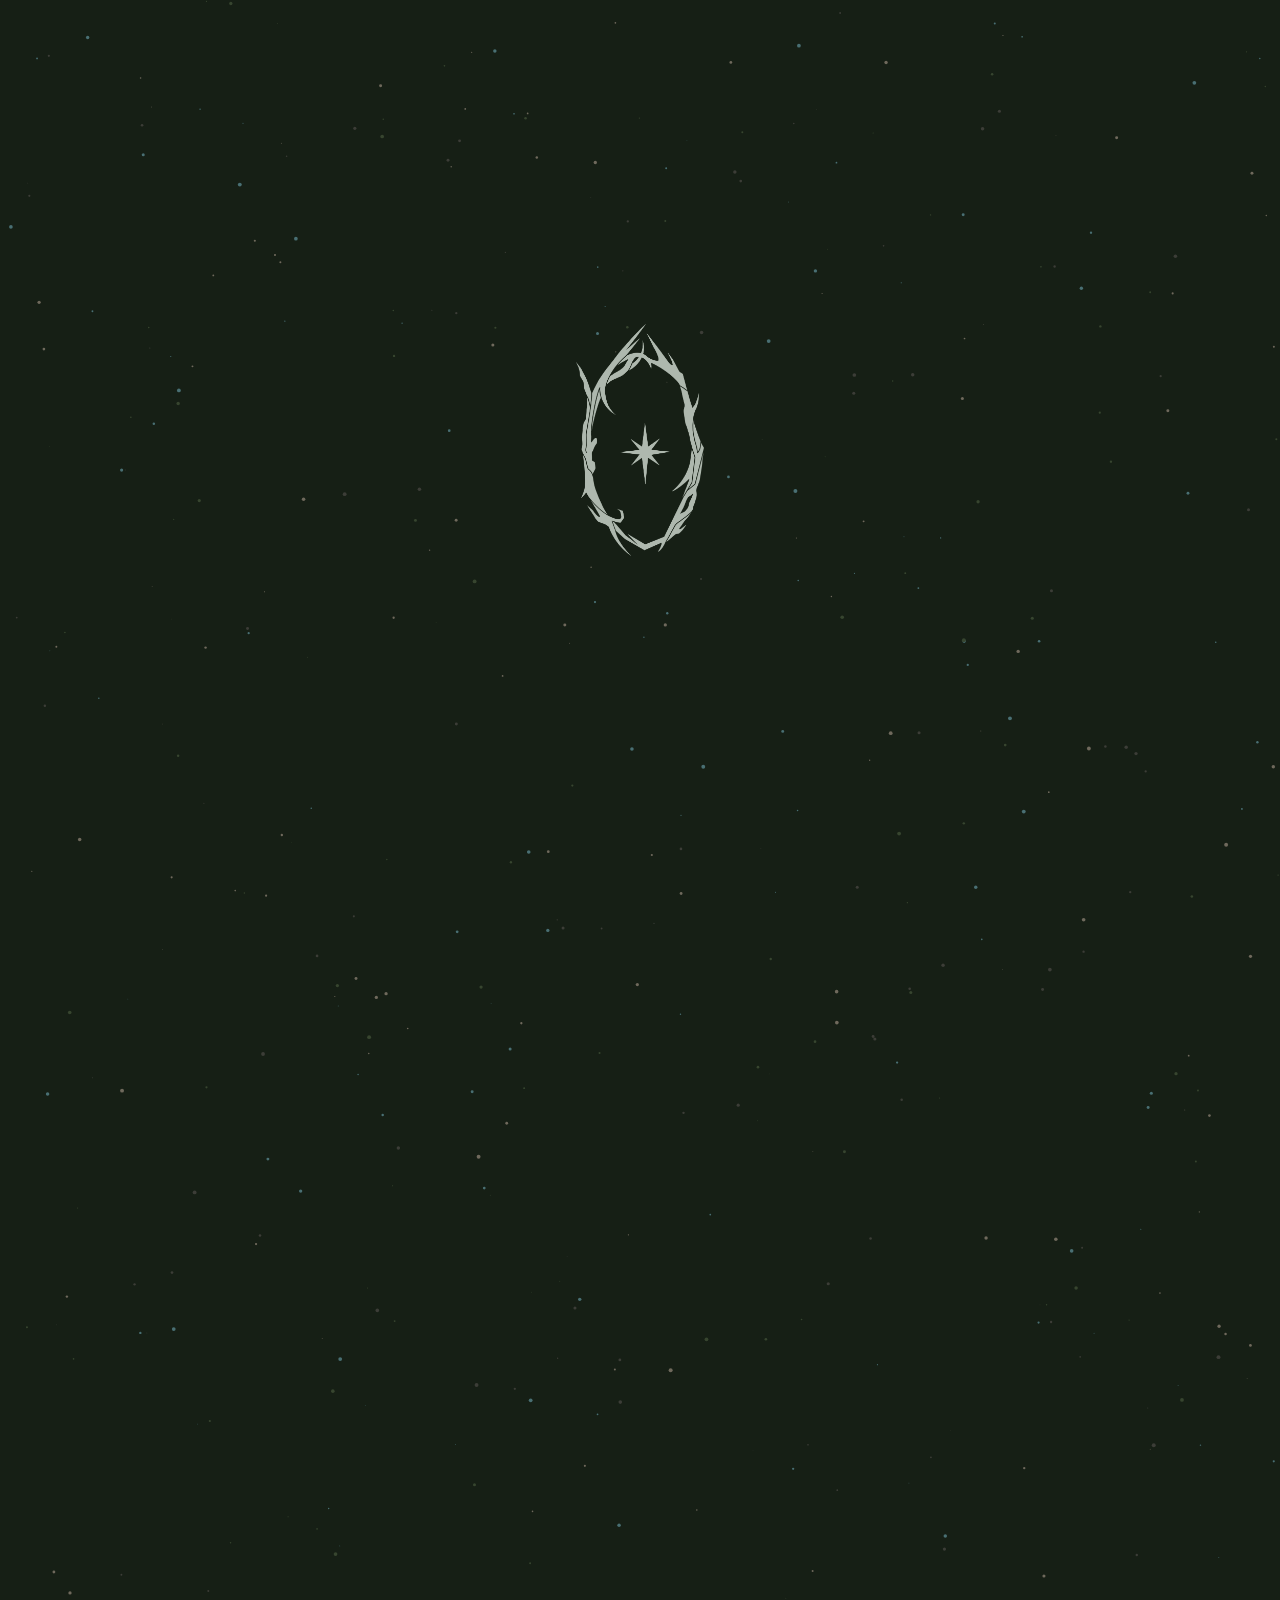
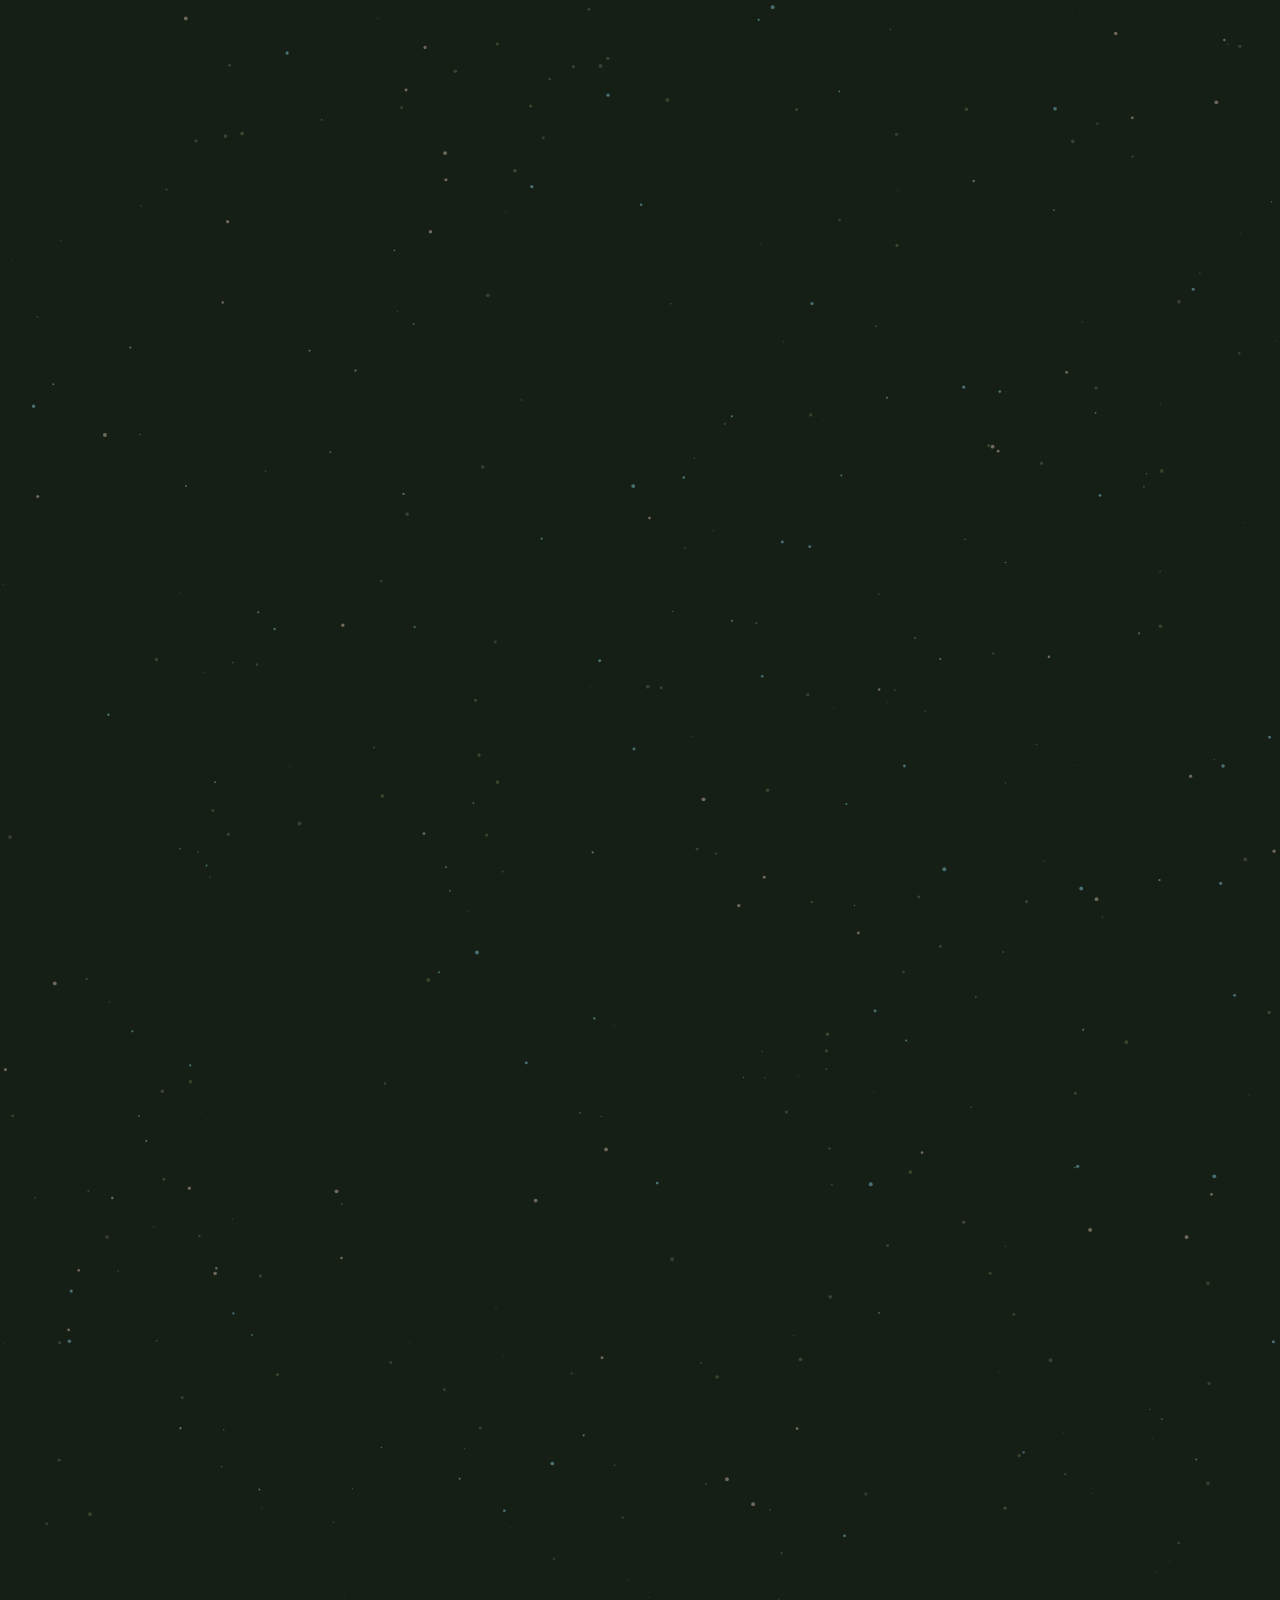
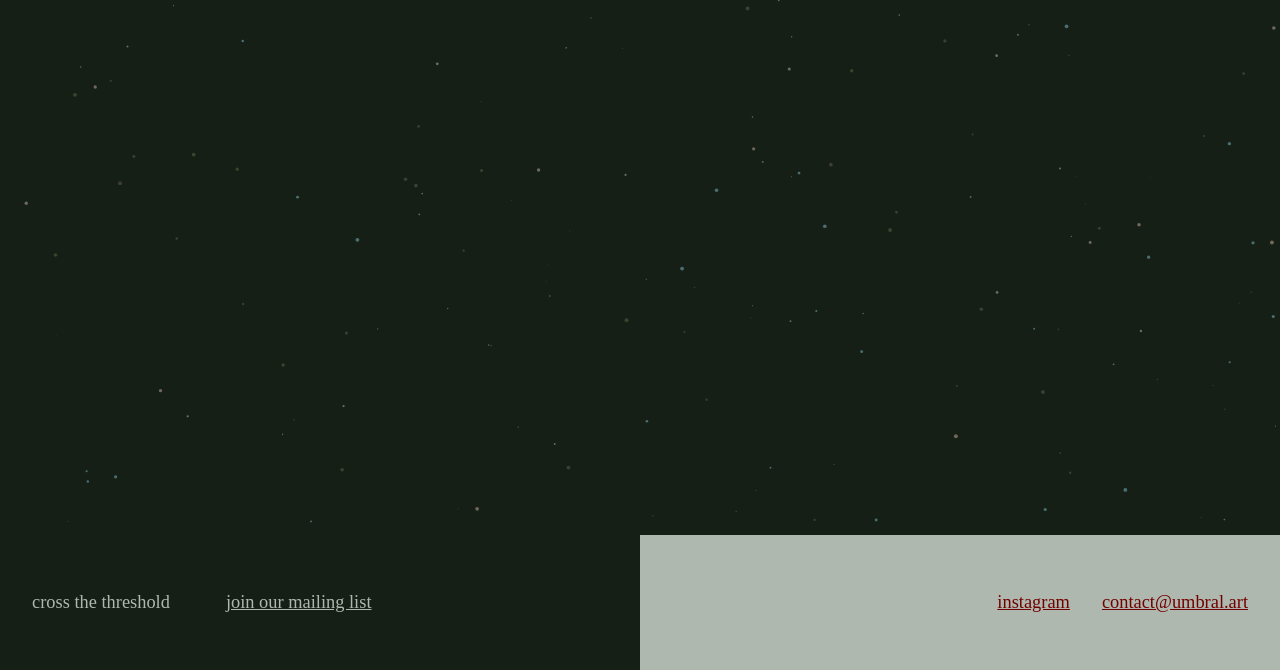
==== commit 699044b1: "color change 2" ====
--- a/index.html
+++ b/index.html
@@ -46,7 +46,7 @@
         <div class="hero-content">
           <h1 class="visually-hidden">UMBRAL</h1>
           <button class="logo" aria-label="Reveal Umbral navigation">
-            <img src="assets/logo/umbral-logo-grey.png" alt="UMBRAL" />
+            <img src="assets/logo/umbral-logo-grey-2.png" alt="UMBRAL" />
           </button>
           <!-- <nav aria-label="Main navigation">
             <a href="#about">about</a><a href="#events">events</a
@@ -64,7 +64,7 @@
             portal into the vast, unknown wilderness of the human psyche,
             calling out to the adventurer in every soul.
           </p>
-          <img class="ornament" src="assets/background/ornament-3.png" alt="" />
+          <img class="ornament" src="assets/background/ornament-4.png" alt="" />
         </div>
       </section>
 
--- a/css/style.css
+++ b/css/style.css
@@ -2,7 +2,7 @@
 
 :root {
   font-family: "Baskerville Old Face", Baskerville, serif;
-  color: #a2a8b3;
+  color: #aeb8ae;
   background: #161f15;
 }
 * {
@@ -107,7 +107,7 @@
   display: flex;
   gap: 15vw;
   font-size: clamp(1.25rem, 1.5vw, 1.35rem);
-  color: #930000;
+  color: #720000;
 }
 .hero nav a {
   text-decoration: none;
@@ -126,7 +126,7 @@
   top: 0;
   left: 0;
   z-index: 2;
-  color: #930000;
+  color: #720000;
   pointer-events: none;
   font-size: 1.25rem;
 }
@@ -150,10 +150,10 @@
 .about p {
   line-height: 1.85rem;
   font-size: clamp(1.25rem, 1.5vw, 1.3rem);
-  color: #a2a8b3;
+  color: #aeb8ae;
 }
 .about p.red {
-  color: #930000;
+  color: #720000;
 }
 .ornament {
   width: clamp(10rem, 14vw, 12rem);
@@ -189,7 +189,7 @@
   grid-template-rows: repeat(3, 1fr);
   justify-items: center;
   padding: 2rem;
-  color: #a2a8b3;
+  color: #aeb8ae;
   text-align: center;
   opacity: 0;
   transition: opacity 0.3s ease;
@@ -234,7 +234,7 @@
   gap: 2rem;
   padding: 2rem;
   background: #161f15;
-  color: #a2a8b3;
+  color: #aeb8ae;
   text-align: center;
   font-size: 1.15rem;
   transition:
@@ -242,7 +242,7 @@
     color 0.4s;
 }
 .community-contact:hover .community {
-  background: #a2a8b3;
+  background: #aeb8ae;
   color: #161f15;
 }
 .mailing {
@@ -263,8 +263,8 @@
   align-items: center;
   gap: 2rem;
   padding: 2rem;
-  background: #a2a8b3;
-  color: #930000;
+  background: #aeb8ae;
+  color: #720000;
   text-align: center;
   font-size: 1.15rem;
   transition:
@@ -273,7 +273,7 @@
 }
 .community-contact:hover .contact {
   background: #161f15;
-  color: #930000;
+  color: #720000;
 }
 @media (max-width: 500px) {
   .logo {
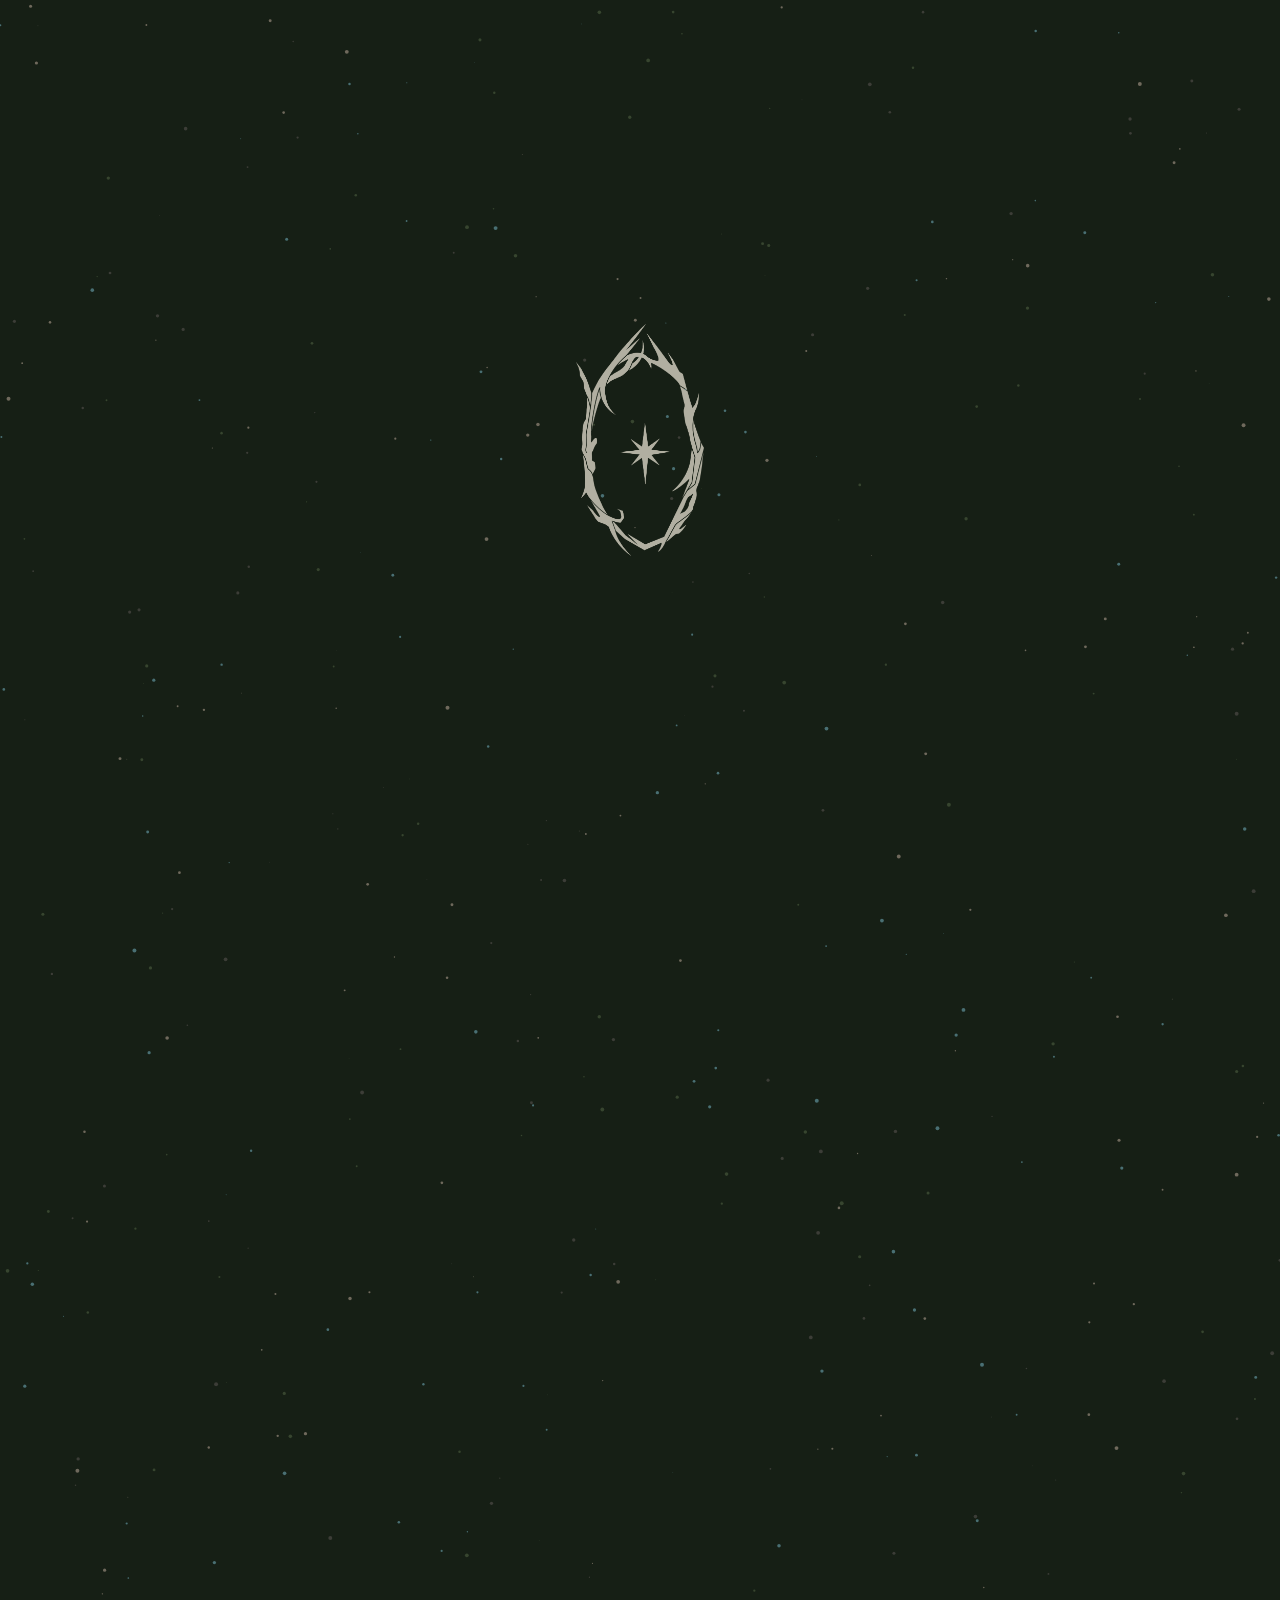
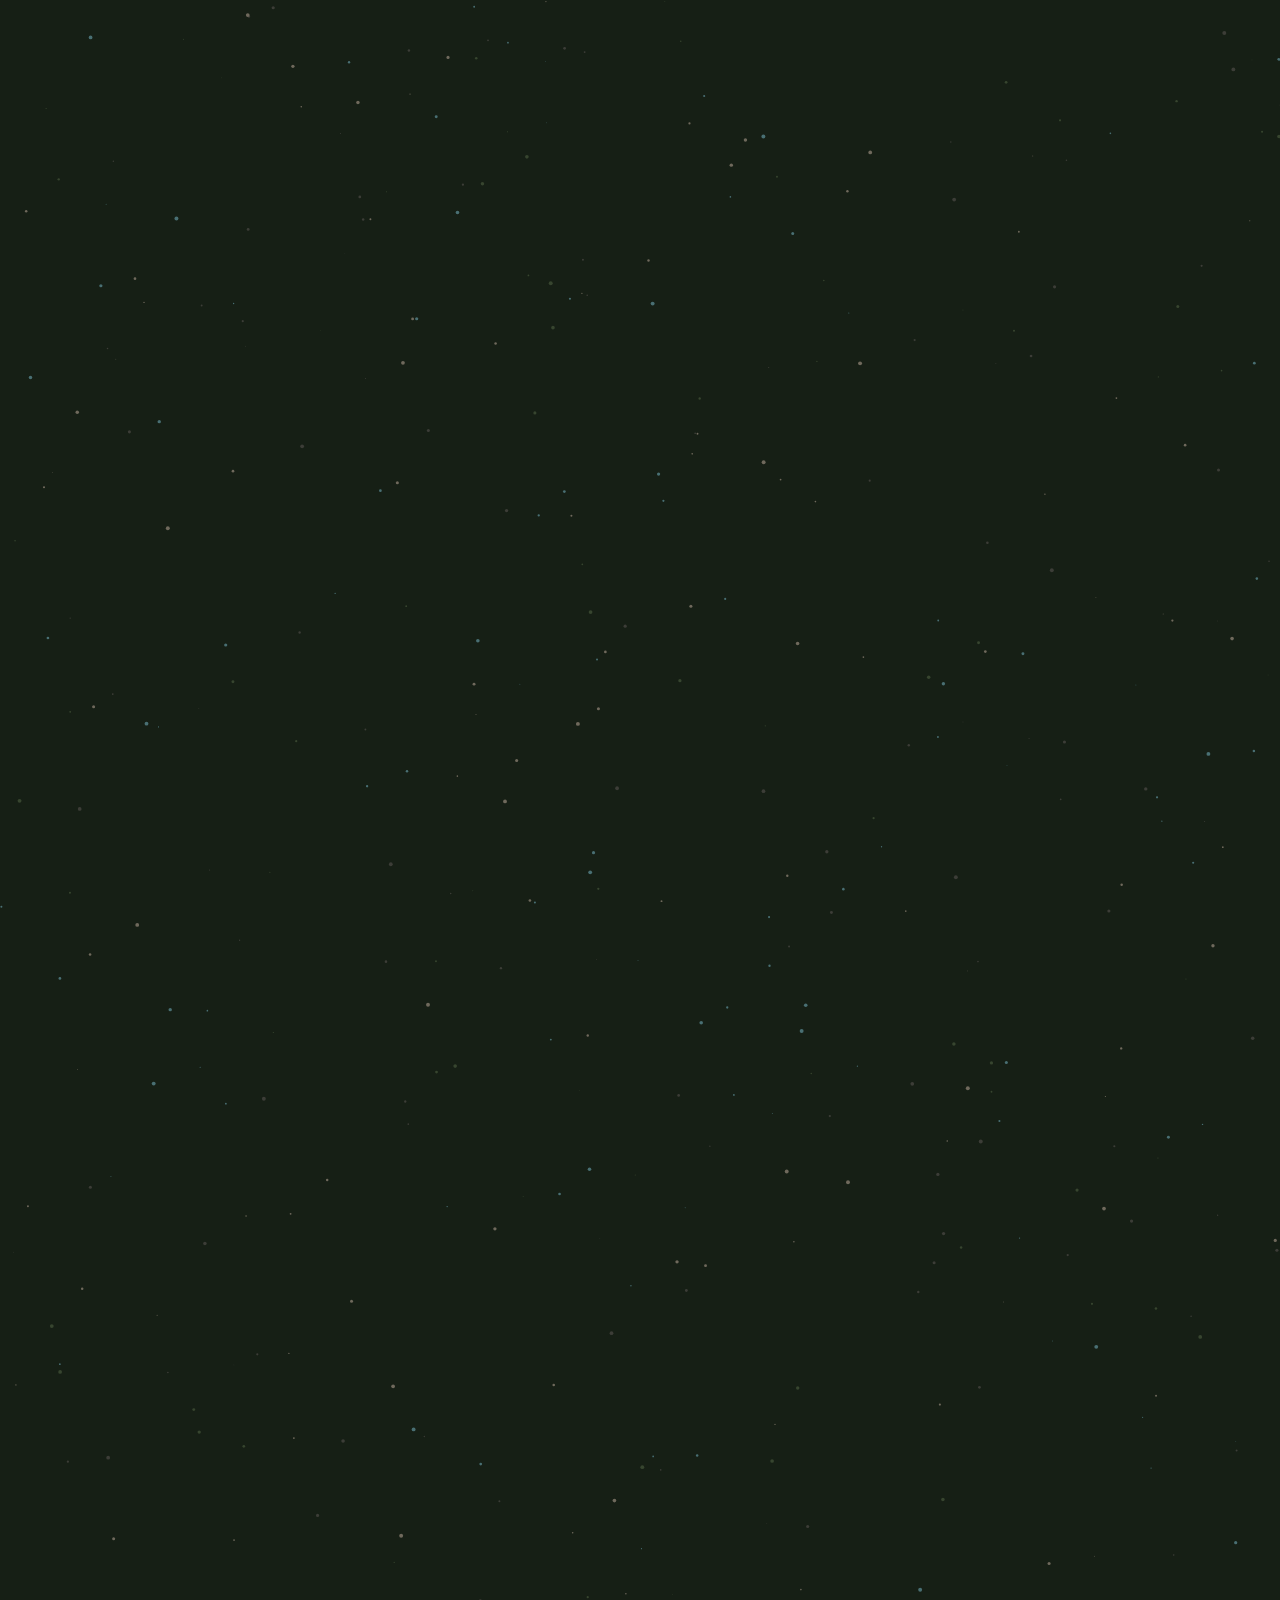
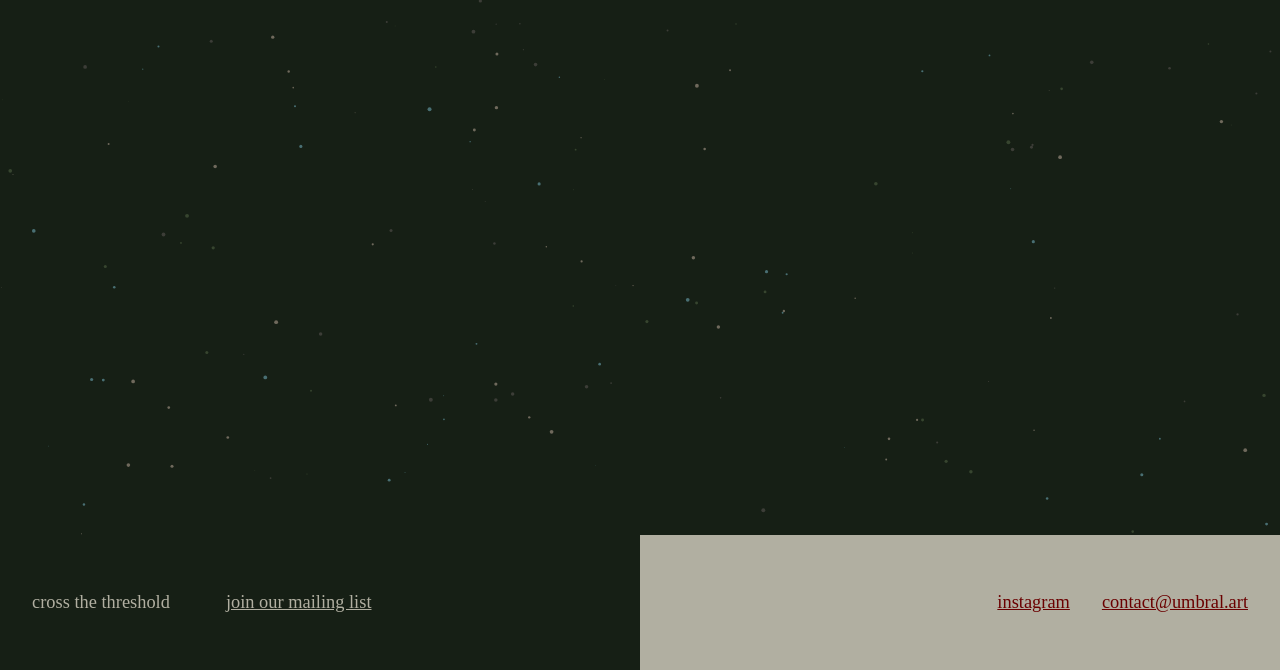
==== commit 46e88d46: "change color, remove files" ====
--- a/index.html
+++ b/index.html
@@ -46,7 +46,7 @@
         <div class="hero-content">
           <h1 class="visually-hidden">UMBRAL</h1>
           <button class="logo" aria-label="Reveal Umbral navigation">
-            <img src="assets/logo/umbral-logo-grey-2.png" alt="UMBRAL" />
+            <img src="assets/logo/umbral-logo-grey-4.png" alt="UMBRAL" />
           </button>
           <!-- <nav aria-label="Main navigation">
             <a href="#about">about</a><a href="#events">events</a
@@ -64,7 +64,7 @@
             portal into the vast, unknown wilderness of the human psyche,
             calling out to the adventurer in every soul.
           </p>
-          <img class="ornament" src="assets/background/ornament-4.png" alt="" />
+          <img class="ornament" src="assets/background/ornament-6.png" alt="" />
         </div>
       </section>
 
--- a/css/style.css
+++ b/css/style.css
@@ -2,7 +2,7 @@
 
 :root {
   font-family: "Baskerville Old Face", Baskerville, serif;
-  color: #aeb8ae;
+  color: #b1afa1;
   background: #161f15;
 }
 * {
@@ -107,7 +107,7 @@
   display: flex;
   gap: 15vw;
   font-size: clamp(1.25rem, 1.5vw, 1.35rem);
-  color: #720000;
+  color: #6a0000;
 }
 .hero nav a {
   text-decoration: none;
@@ -126,7 +126,7 @@
   top: 0;
   left: 0;
   z-index: 2;
-  color: #720000;
+  color: #6a0000;
   pointer-events: none;
   font-size: 1.25rem;
 }
@@ -150,10 +150,10 @@
 .about p {
   line-height: 1.85rem;
   font-size: clamp(1.25rem, 1.5vw, 1.3rem);
-  color: #aeb8ae;
+  color: #b1afa1;
 }
 .about p.red {
-  color: #720000;
+  color: #6a0000;
 }
 .ornament {
   width: clamp(10rem, 14vw, 12rem);
@@ -189,7 +189,7 @@
   grid-template-rows: repeat(3, 1fr);
   justify-items: center;
   padding: 2rem;
-  color: #aeb8ae;
+  color: #b1afa1;
   text-align: center;
   opacity: 0;
   transition: opacity 0.3s ease;
@@ -234,7 +234,7 @@
   gap: 2rem;
   padding: 2rem;
   background: #161f15;
-  color: #aeb8ae;
+  color: #b1afa1;
   text-align: center;
   font-size: 1.15rem;
   transition:
@@ -242,7 +242,7 @@
     color 0.4s;
 }
 .community-contact:hover .community {
-  background: #aeb8ae;
+  background: #b1afa1;
   color: #161f15;
 }
 .mailing {
@@ -263,8 +263,8 @@
   align-items: center;
   gap: 2rem;
   padding: 2rem;
-  background: #aeb8ae;
-  color: #720000;
+  background: #b1afa1;
+  color: #6a0000;
   text-align: center;
   font-size: 1.15rem;
   transition:
@@ -273,7 +273,7 @@
 }
 .community-contact:hover .contact {
   background: #161f15;
-  color: #720000;
+  color: #6a0000;
 }
 @media (max-width: 500px) {
   .logo {
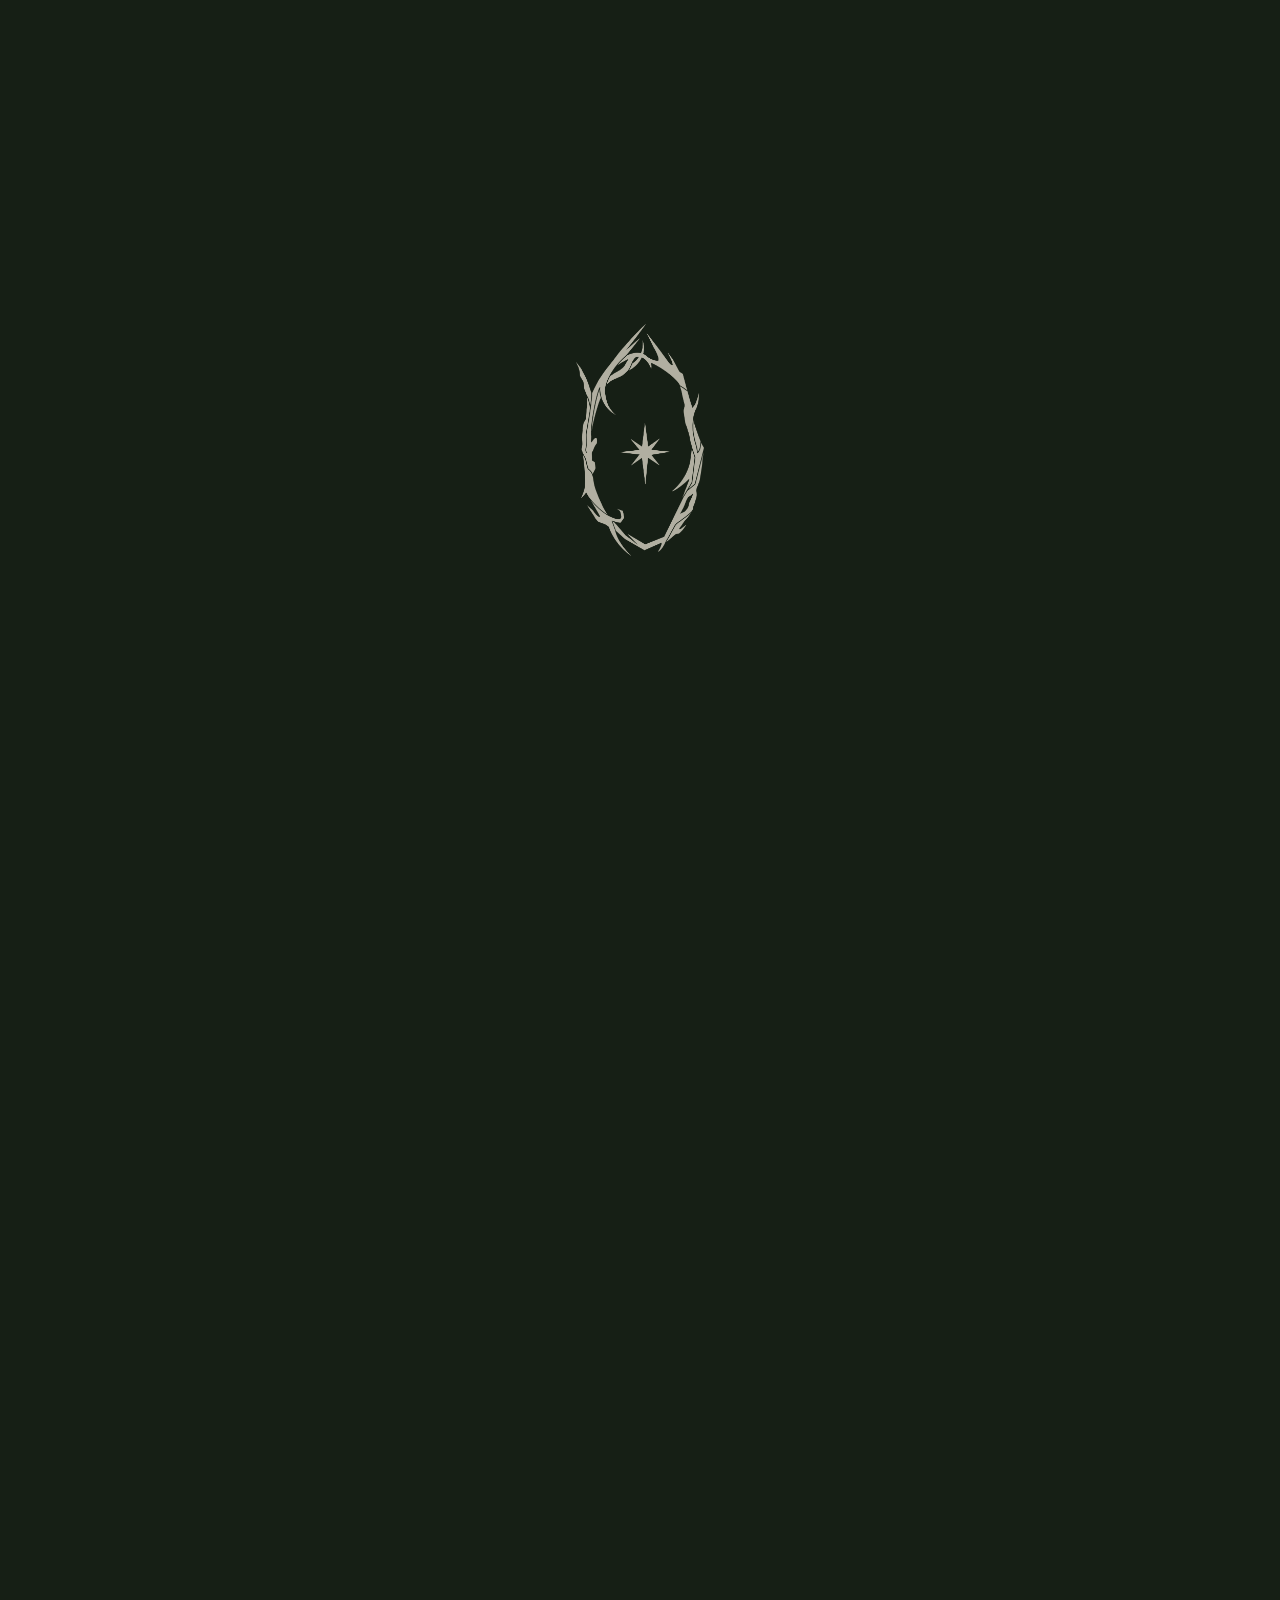
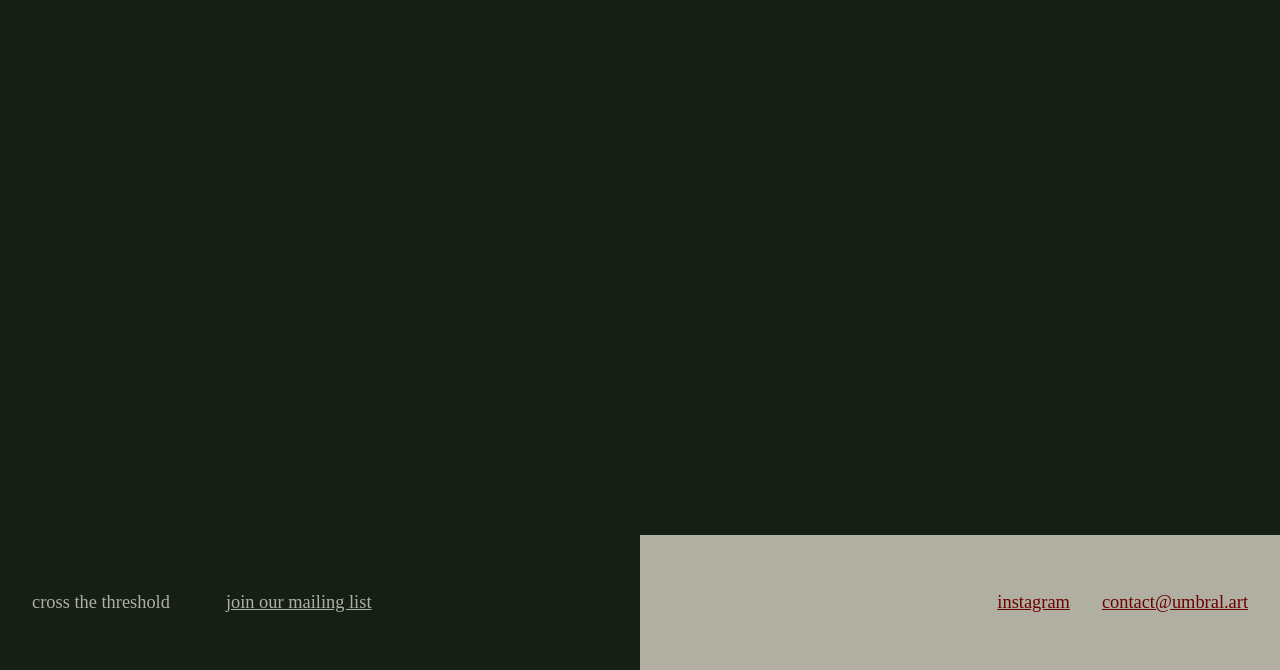
==== commit 0640f6cc: "removed event" ====
--- a/index.html
+++ b/index.html
@@ -93,11 +93,11 @@
             type="video/mp4"
           />
         </video>
-        <div class="film-events" id="events">
+        <!-- <div class="film-events" id="events">
           <p>next event</p>
           <p>UMBRAL <span class="event-x">x</span> TILLATEC</p>
           <p>september 13th</p>
-        </div>
+        </div> -->
       </section>
 
       <section class="community-contact">
--- a/css/style.css
+++ b/css/style.css
@@ -275,6 +275,30 @@
   background: #161f15;
   color: #6a0000;
 }
+/* Thank-you page styles for thank-you.html */
+.thank-you-page {
+  display: grid;
+  height: 100vh;
+  height: 100svh;
+  overflow: hidden;
+  place-content: center;
+  padding: 2rem;
+  color: #b1afa1;
+  font-family: Baskerville, serif;
+  text-align: center;
+}
+.thank-you-page main {
+  height: auto;
+  max-width: 36rem;
+}
+.thank-you-page p {
+  line-height: 1.5;
+}
+.thank-you-home {
+  display: inline-block;
+  margin-top: 1.5rem;
+  text-decoration: underline;
+}
 @media (max-width: 500px) {
   .logo {
     cursor: pointer;
